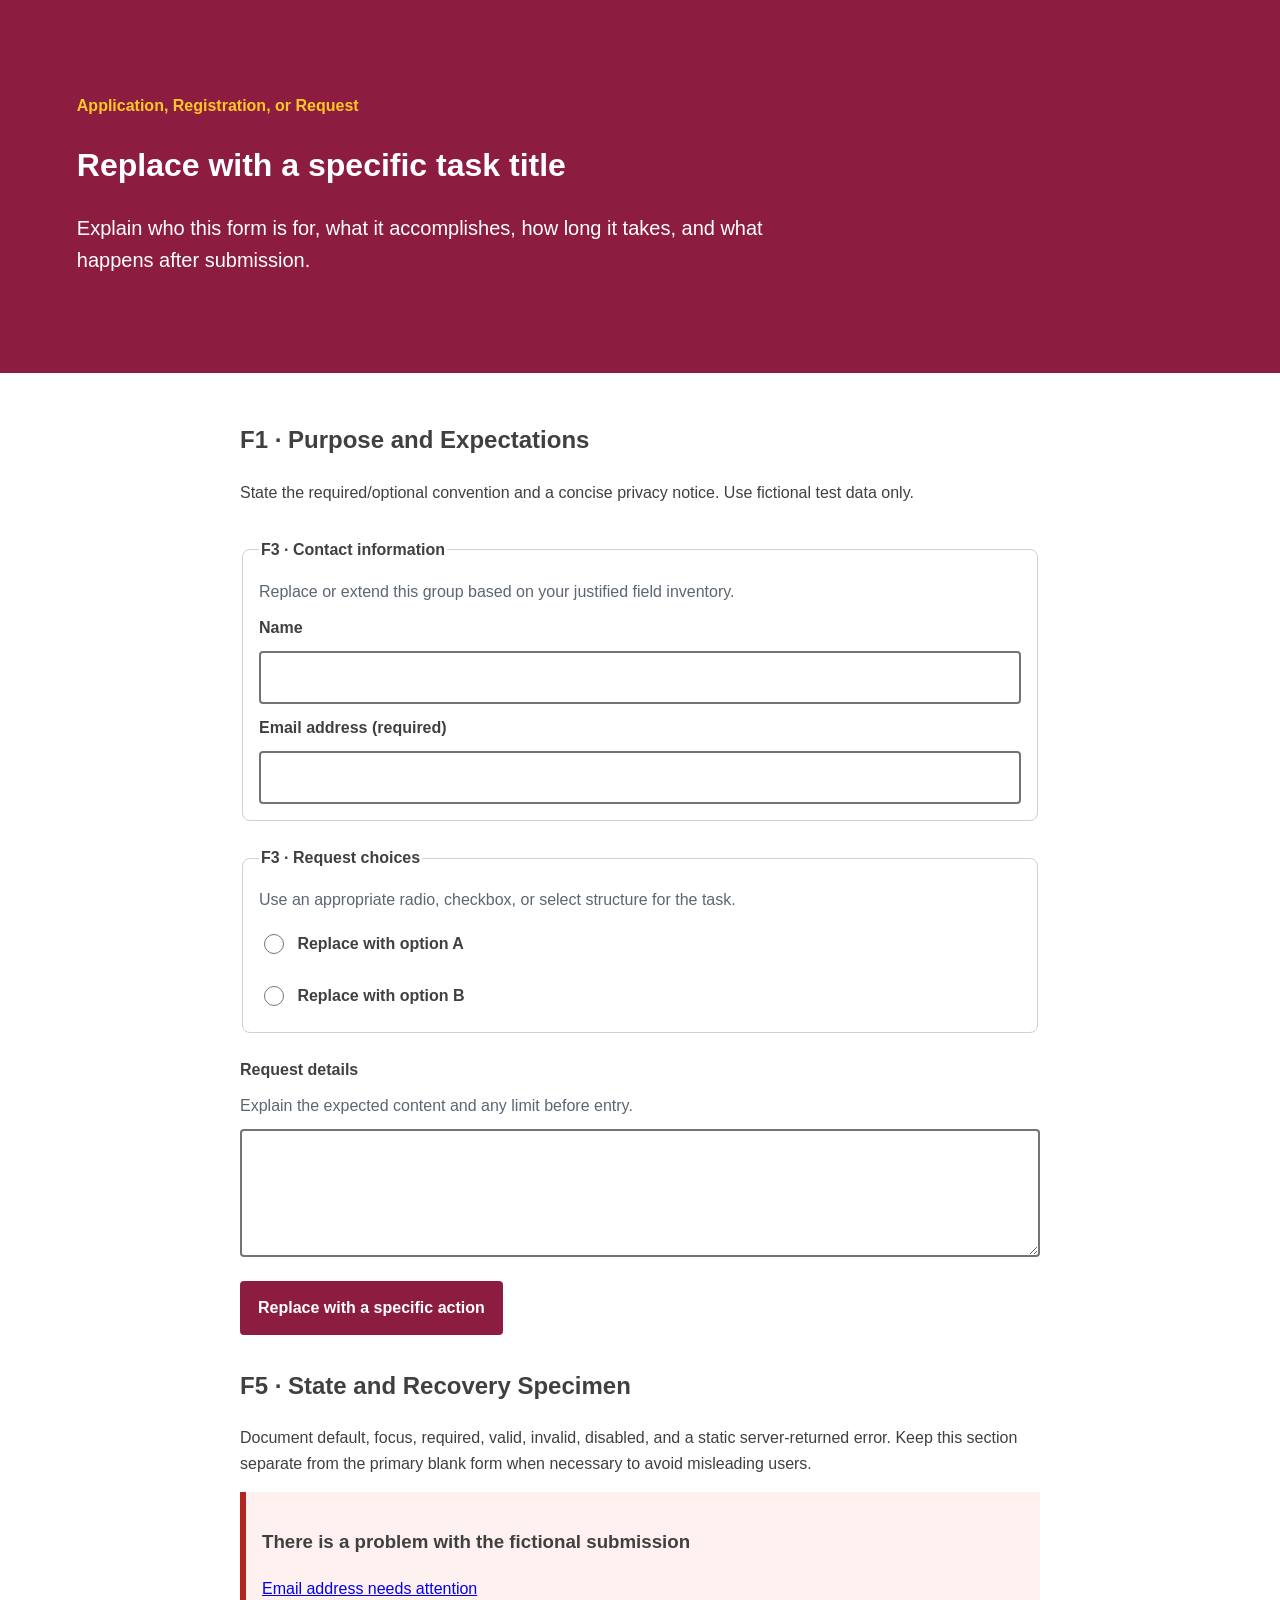
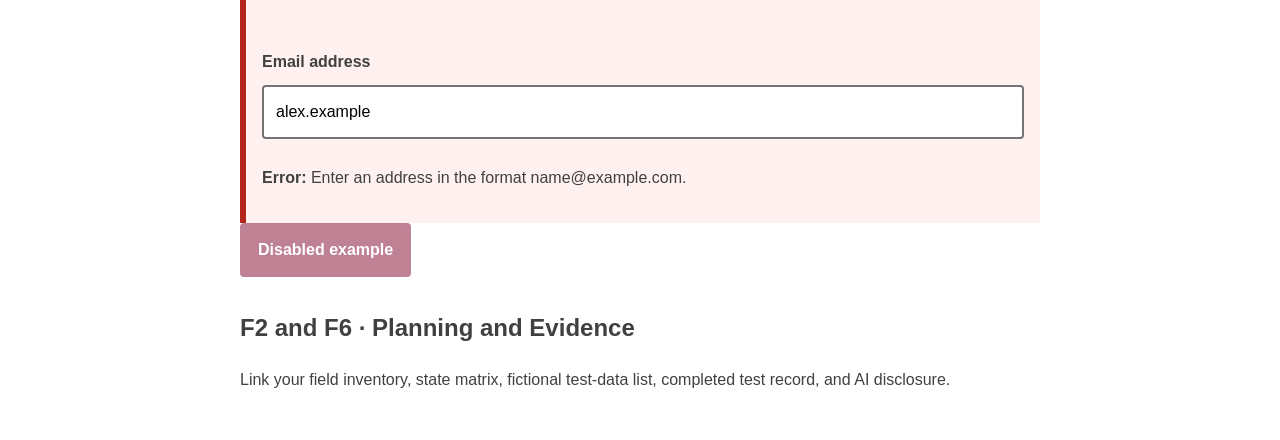
==== index.html @ d6e0f592 "first commit" ====
<!doctype html>
<html lang="en">
    <head>
        <meta charset="utf-8">
        <meta name="viewport" content="width=device-width,initial-scale=1">
        <title>Inclusive Form Flow</title><link rel="stylesheet" href="styles.css">
    </head>
    <body>
        <header class="page-header">
            <p class="eyebrow">Application, Registration, or Request</p>
            <h1>Replace with a specific task title</h1>
            <p class="lede">Explain who this form is for, what it accomplishes, how long it takes, and what happens after submission.</p>
        </header>
        <main>
            <section id="expectations">
                <h2>F1 · Purpose and Expectations</h2>
                <p>State the required/optional convention and a concise privacy notice. Use fictional test data only.</p>
            </section>
            <form action="" method="get">
                <fieldset>
                    <legend>F3 · Contact information</legend>
                    <p class="help">Replace or extend this group based on your justified field inventory.</p>
                    <div class="field">
                        <label for="name">Name</label>
                        <input id="name" name="name" type="text" autocomplete="name">
                    </div>
                    <div class="field">
                        <label for="email">Email address (required)</label>
                        <input id="email" name="email" type="email" autocomplete="email" required>
                    </div>
                </fieldset>
                <fieldset>
                    <legend>F3 · Request choices</legend>
                    <p class="help">Use an appropriate radio, checkbox, or select structure for the task.</p>
                    <label class="choice">
                        <input type="radio" name="request_type" value="option-a"> Replace with option A</label>
                        <label class="choice"><input type="radio" name="request_type" value="option-b"> Replace with option B</label>
                    </fieldset>
                    <div class="field">
                        <label for="details">Request details</label>
                        <p class="help" id="details-help">Explain the expected content and any limit before entry.</p>
                        <textarea id="details" name="details" aria-describedby="details-help"></textarea>
                    </div>
                    <button type="submit">Replace with a specific action</button>
                </form>
                <section id="states">
                    <h2>F5 · State and Recovery Specimen</h2>
                    <p>Document default, focus, required, valid, invalid, disabled, and a static server-returned error. Keep this section separate from the primary blank form when necessary to avoid misleading users.</p>
                    <div class="error-summary">
                        <h3>There is a problem with the fictional submission</h3>
                        <p><a href="#error-example">Email address needs attention</a></p>
                    </div>
                    <div class="field field-error">
                        <label for="error-example">Email address</label>
                        <input id="error-example" type="email" value="alex.example" aria-invalid="true" aria-describedby="error-message">
                        <p id="error-message"><strong>Error:</strong> Enter an address in the format name@example.com.</p>
                    </div>
                    <button type="button" disabled>Disabled example</button>
                </section>
                <section id="documentation">
                    <h2>F2 and F6 · Planning and Evidence</h2>
                    <p>Link your field inventory, state matrix, fictional test-data list, completed test record, and AI disclosure.</p>
                </section>
            </main>
        </body>
        </html>
---- styles.css ----
:root{
    --color-text:#404040;
    --color-surface:#fff;
    --color-action:#8c1d40;
    --color-accent:#ffc627;
    --color-border:#747474;
    --color-error:#b3261e;
    --color-muted:#5c6670;
    --space-3:1rem;
    --radius:.5rem;
    --measure:68ch;
}
*,*::before,*::after{
    box-sizing:border-box;
}
body{
    margin:0;
    color:var(--color-text);
    background:var(--color-surface);
    font-family:Arial,sans-serif;
    line-height:1.6;
}
.page-header{
    padding:clamp(2rem,6vw,5rem);
    background:var(--color-action);
    color:#fff;
}
.eyebrow{
    color:var(--color-accent);
    font-weight:700;
}
.lede{
    max-width:var(--measure);
    font-size:1.25rem;
}
main{
    max-width:52rem;
    margin:auto;
    padding:var(--space-3);
}
section,form{
    margin-block:2rem;
}
form,fieldset,.field{
    display:grid;
    gap:.65rem;
}
form{
    gap:1.5rem;
}
fieldset{
    padding:1rem;
    border:1px solid #d0d0d0;
    border-radius:var(--radius);
}
legend,label{
    font-weight:700;
}
.help{
    margin:0;
    color:var(--color-muted);
}
input,select,textarea,button{
    font:inherit;
}
input:not([type="radio"]):not([type="checkbox"]),select,textarea{
    width:100%;
    padding:.75rem;
    border:2px solid var(--color-border);
    border-radius:.25rem;
}
textarea{
    min-height:8rem;
    resize:vertical;
}
.choice{
    display:flex;
    gap:.65rem;
    align-items:flex-start;
    padding:.5rem 0;
}
.choice input{
    inline-size:1.25rem;
    block-size:1.25rem;
}
button{
    justify-self:start;
    min-height:44px;
    padding:.75rem 1rem;
    background:var(--color-action);
    color:#fff;
    border:2px solid var(--color-action);
    border-radius:.25rem;
    font-weight:700;
}
:focus-visible{
    outline:.2rem solid var(--color-accent);
    outline-offset:.2rem;
}
.error-summary,.field-error{
    padding:1rem;
    border-left:.4rem solid var(--color-error);
    background:#fff1f0;
}
.field-error input{
    border-color:var(--color-error);
}
button:disabled{
    opacity:.55;
    cursor:not-allowed;
}
@media (min-width:48rem){
    .paired-fields{
        display:grid;
        grid-template-columns:1fr 1fr;
        gap:1rem;
    }
}
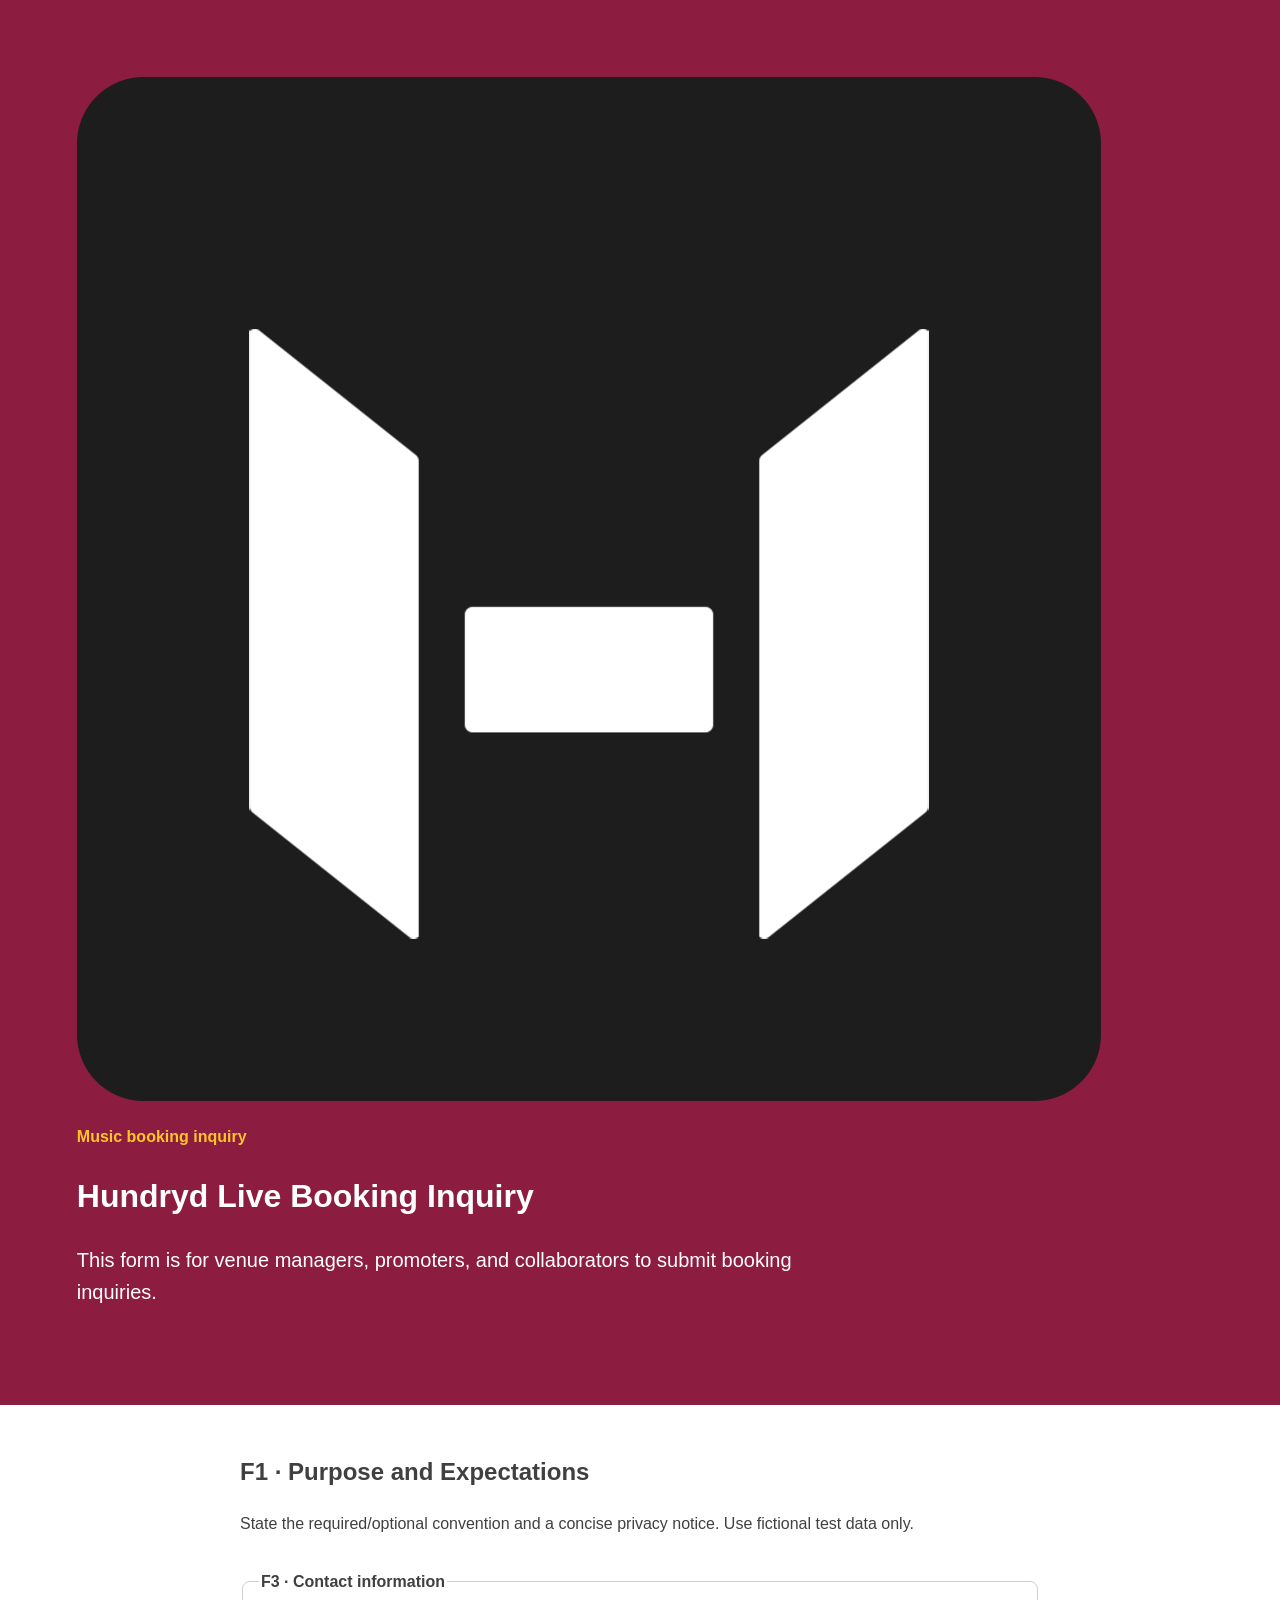
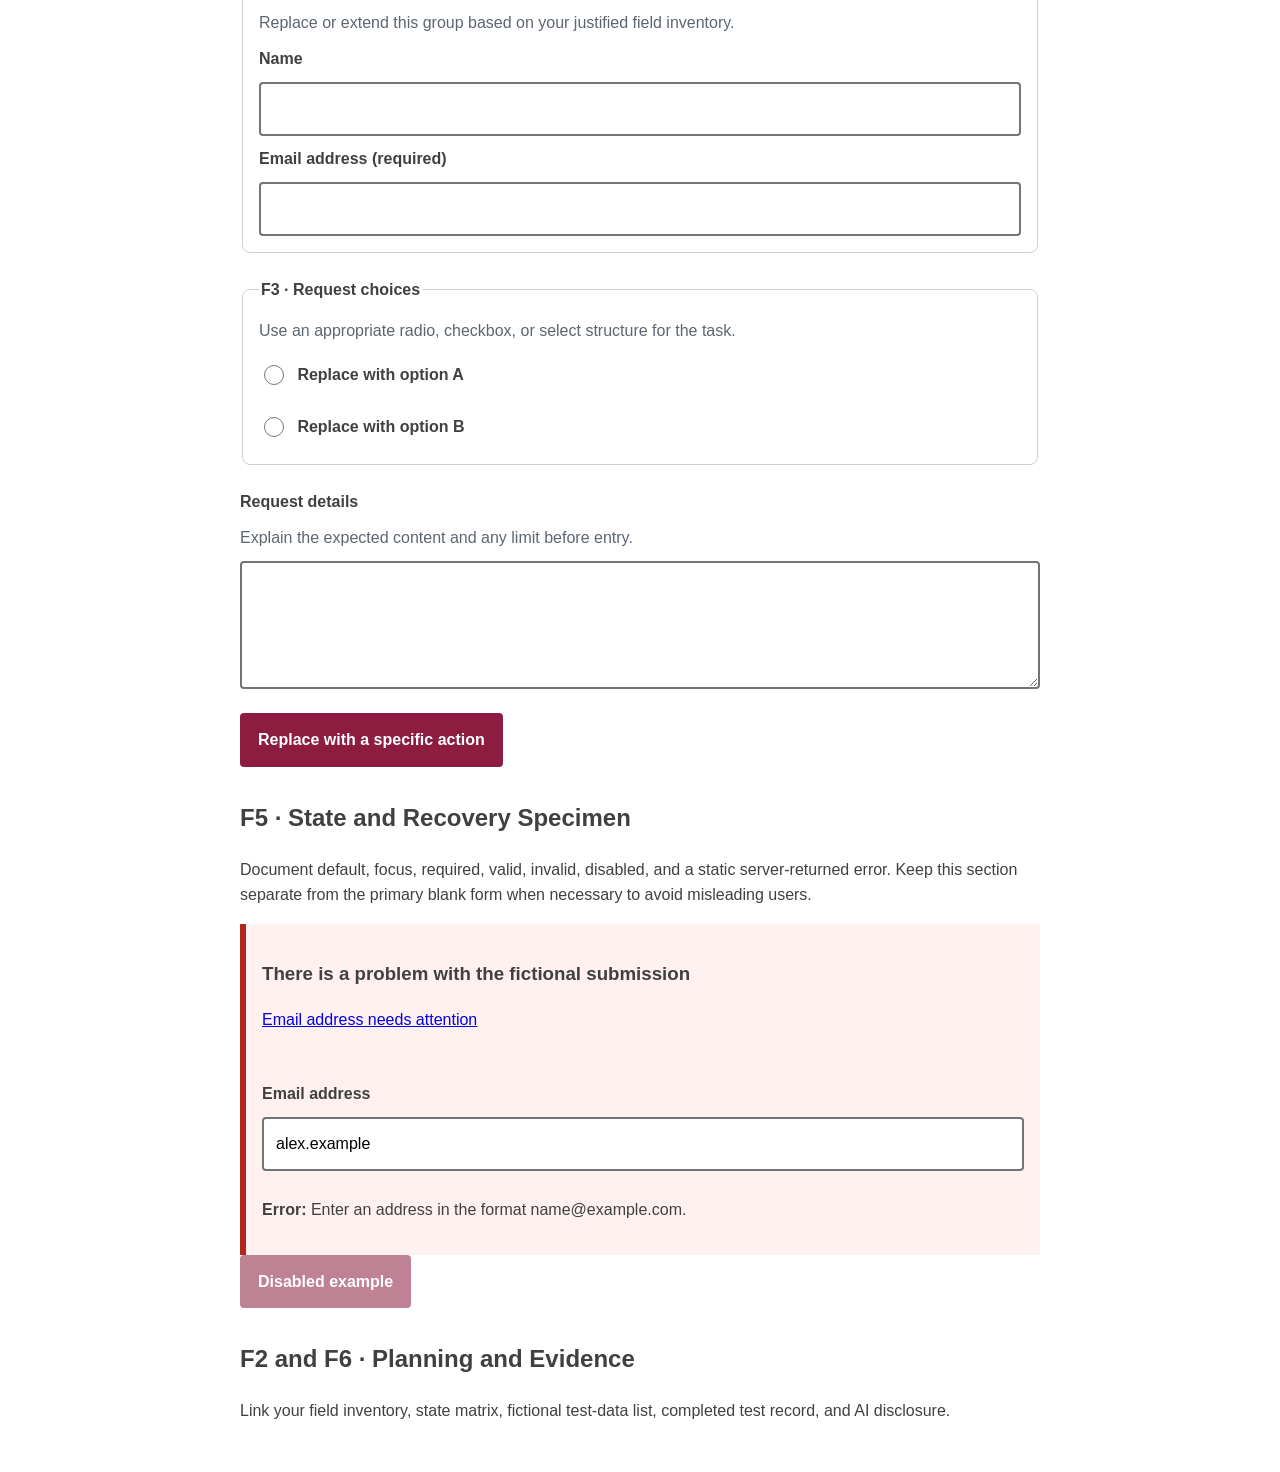
==== commit 76d430c7: "added logo and background image" ====
--- a/index.html
+++ b/index.html
@@ -1,66 +1,79 @@
 <!doctype html>
 <html lang="en">
-    <head>
-        <meta charset="utf-8">
-        <meta name="viewport" content="width=device-width,initial-scale=1">
-        <title>Inclusive Form Flow</title><link rel="stylesheet" href="styles.css">
-    </head>
-    <body>
-        <header class="page-header">
-            <p class="eyebrow">Application, Registration, or Request</p>
-            <h1>Replace with a specific task title</h1>
-            <p class="lede">Explain who this form is for, what it accomplishes, how long it takes, and what happens after submission.</p>
-        </header>
-        <main>
-            <section id="expectations">
-                <h2>F1 · Purpose and Expectations</h2>
-                <p>State the required/optional convention and a concise privacy notice. Use fictional test data only.</p>
-            </section>
-            <form action="" method="get">
-                <fieldset>
-                    <legend>F3 · Contact information</legend>
-                    <p class="help">Replace or extend this group based on your justified field inventory.</p>
-                    <div class="field">
-                        <label for="name">Name</label>
-                        <input id="name" name="name" type="text" autocomplete="name">
-                    </div>
-                    <div class="field">
-                        <label for="email">Email address (required)</label>
-                        <input id="email" name="email" type="email" autocomplete="email" required>
-                    </div>
-                </fieldset>
-                <fieldset>
-                    <legend>F3 · Request choices</legend>
-                    <p class="help">Use an appropriate radio, checkbox, or select structure for the task.</p>
-                    <label class="choice">
-                        <input type="radio" name="request_type" value="option-a"> Replace with option A</label>
-                        <label class="choice"><input type="radio" name="request_type" value="option-b"> Replace with option B</label>
-                    </fieldset>
-                    <div class="field">
-                        <label for="details">Request details</label>
-                        <p class="help" id="details-help">Explain the expected content and any limit before entry.</p>
-                        <textarea id="details" name="details" aria-describedby="details-help"></textarea>
-                    </div>
-                    <button type="submit">Replace with a specific action</button>
-                </form>
-                <section id="states">
-                    <h2>F5 · State and Recovery Specimen</h2>
-                    <p>Document default, focus, required, valid, invalid, disabled, and a static server-returned error. Keep this section separate from the primary blank form when necessary to avoid misleading users.</p>
-                    <div class="error-summary">
-                        <h3>There is a problem with the fictional submission</h3>
-                        <p><a href="#error-example">Email address needs attention</a></p>
-                    </div>
-                    <div class="field field-error">
-                        <label for="error-example">Email address</label>
-                        <input id="error-example" type="email" value="alex.example" aria-invalid="true" aria-describedby="error-message">
-                        <p id="error-message"><strong>Error:</strong> Enter an address in the format name@example.com.</p>
-                    </div>
-                    <button type="button" disabled>Disabled example</button>
-                </section>
-                <section id="documentation">
-                    <h2>F2 and F6 · Planning and Evidence</h2>
-                    <p>Link your field inventory, state matrix, fictional test-data list, completed test record, and AI disclosure.</p>
-                </section>
-            </main>
-        </body>
-        </html>
+
+<head>
+    <meta charset="utf-8">
+    <meta name="viewport" content="width=device-width,initial-scale=1">
+    <title>Hundryd Live Booking Inquiry</title>
+    <link rel="stylesheet" href="styles.css">
+</head>
+
+<body>
+    <header class="page-header">
+        <div class="page-header-inner">
+            <div class="brand-block">
+                <img class="brand-logo" src="Hundryd Logo Rounded Edge.png" alt="Hundryd logo">
+                <p class="eyebrow">Music booking inquiry</p>
+            </div>
+        </div>
+        <h1>Hundryd Live Booking Inquiry</h1>
+        <p class="lede">This form is for venue managers, promoters, and collaborators to submit booking inquiries.</p>
+    </header>
+    <main>
+        <section id="expectations">
+            <h2>F1 · Purpose and Expectations</h2>
+            <p>State the required/optional convention and a concise privacy notice. Use fictional test data only.</p>
+        </section>
+        <form action="" method="get">
+            <fieldset>
+                <legend>F3 · Contact information</legend>
+                <p class="help">Replace or extend this group based on your justified field inventory.</p>
+                <div class="field">
+                    <label for="name">Name</label>
+                    <input id="name" name="name" type="text" autocomplete="name">
+                </div>
+                <div class="field">
+                    <label for="email">Email address (required)</label>
+                    <input id="email" name="email" type="email" autocomplete="email" required>
+                </div>
+            </fieldset>
+            <fieldset>
+                <legend>F3 · Request choices</legend>
+                <p class="help">Use an appropriate radio, checkbox, or select structure for the task.</p>
+                <label class="choice">
+                    <input type="radio" name="request_type" value="option-a"> Replace with option A</label>
+                <label class="choice"><input type="radio" name="request_type" value="option-b"> Replace with option
+                    B</label>
+            </fieldset>
+            <div class="field">
+                <label for="details">Request details</label>
+                <p class="help" id="details-help">Explain the expected content and any limit before entry.</p>
+                <textarea id="details" name="details" aria-describedby="details-help"></textarea>
+            </div>
+            <button type="submit">Replace with a specific action</button>
+        </form>
+        <section id="states">
+            <h2>F5 · State and Recovery Specimen</h2>
+            <p>Document default, focus, required, valid, invalid, disabled, and a static server-returned error. Keep
+                this section separate from the primary blank form when necessary to avoid misleading users.</p>
+            <div class="error-summary">
+                <h3>There is a problem with the fictional submission</h3>
+                <p><a href="#error-example">Email address needs attention</a></p>
+            </div>
+            <div class="field field-error">
+                <label for="error-example">Email address</label>
+                <input id="error-example" type="email" value="alex.example" aria-invalid="true"
+                    aria-describedby="error-message">
+                <p id="error-message"><strong>Error:</strong> Enter an address in the format name@example.com.</p>
+            </div>
+            <button type="button" disabled>Disabled example</button>
+        </section>
+        <section id="documentation">
+            <h2>F2 and F6 · Planning and Evidence</h2>
+            <p>Link your field inventory, state matrix, fictional test-data list, completed test record, and AI
+                disclosure.</p>
+        </section>
+    </main>
+</body>
+
+</html>
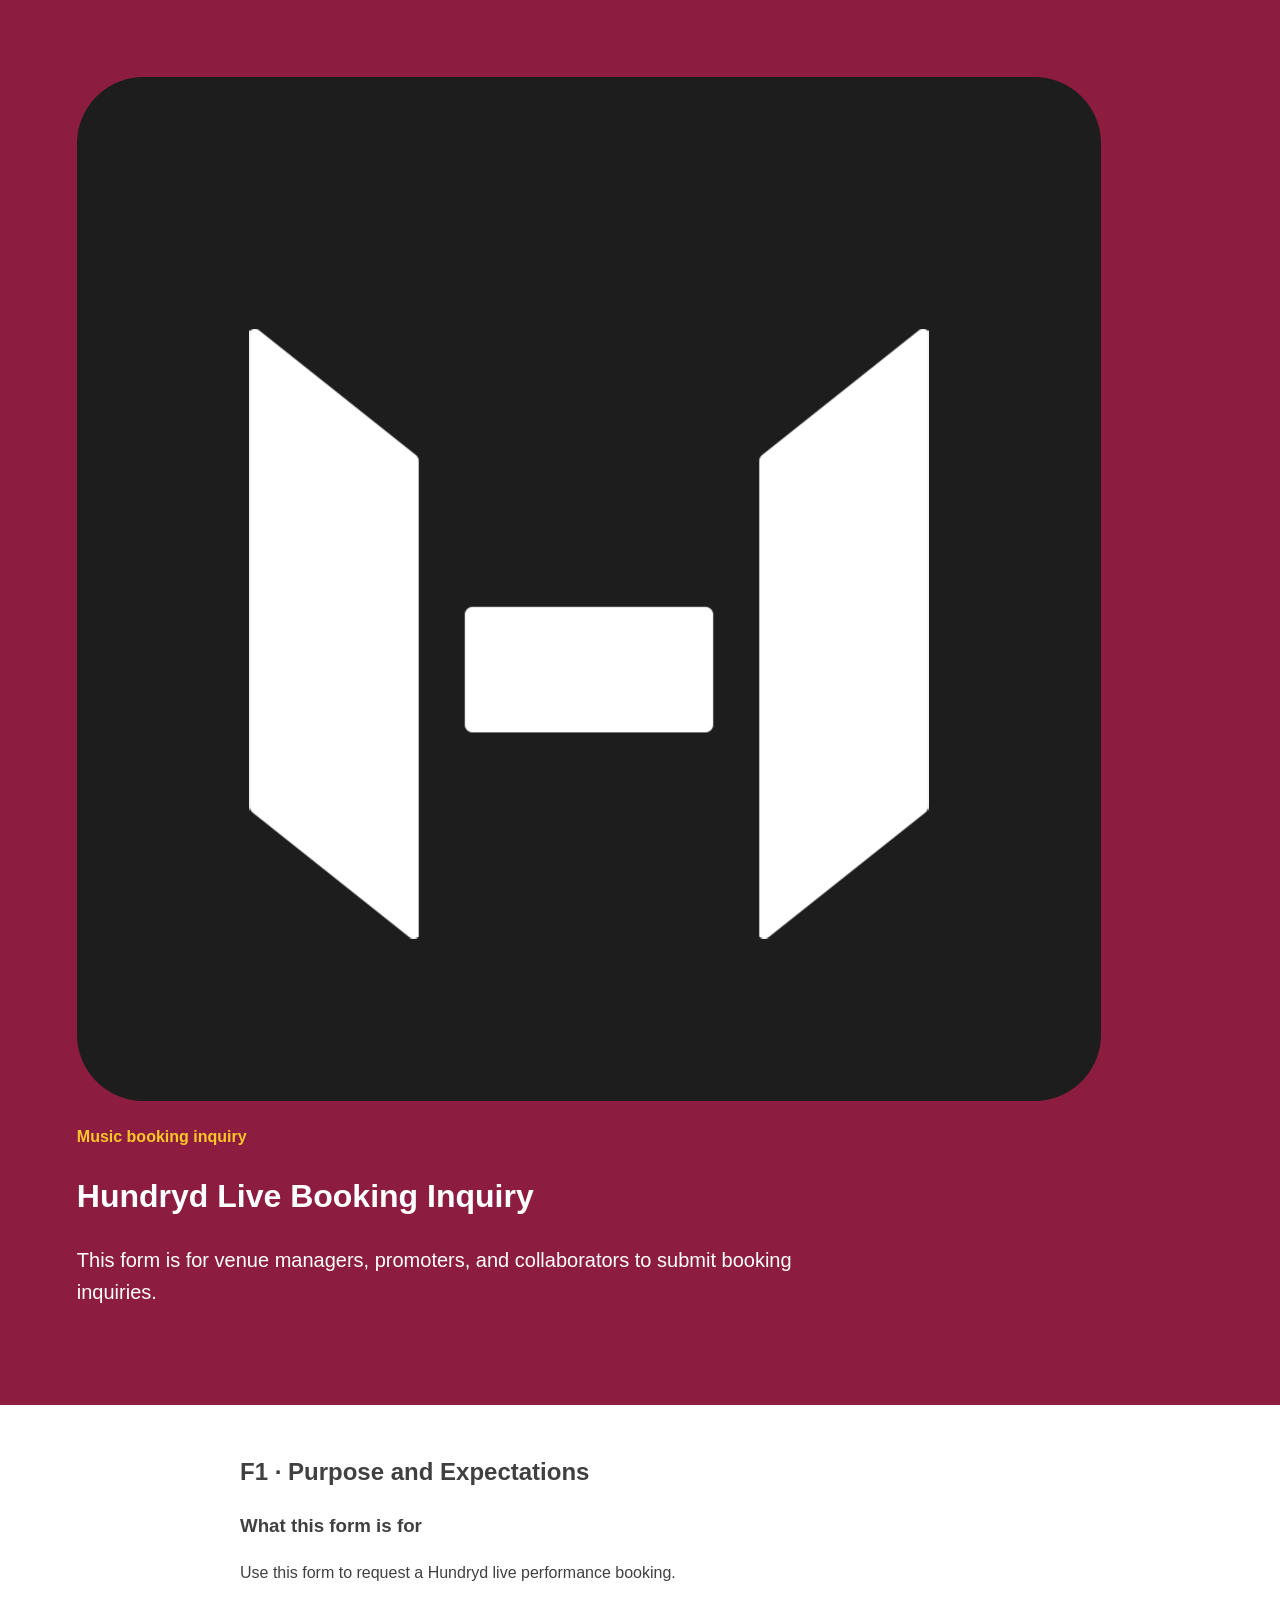
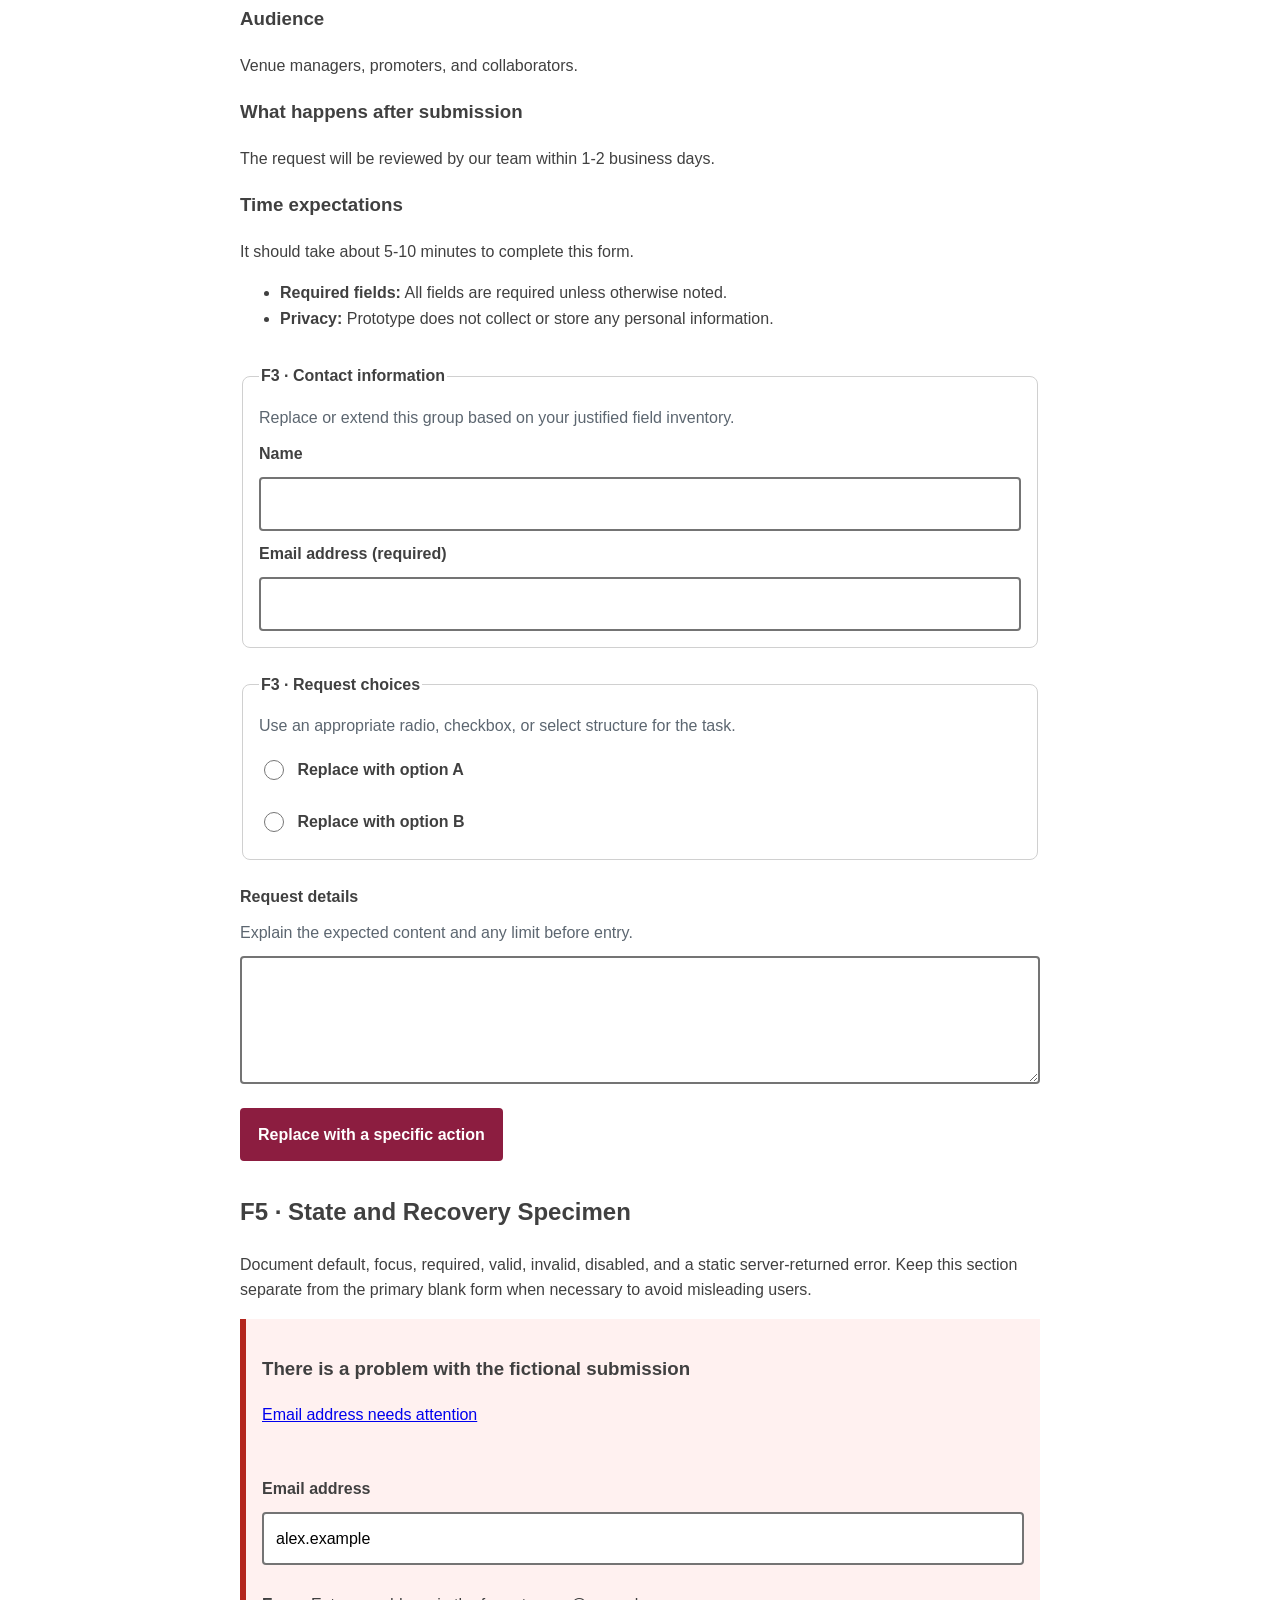
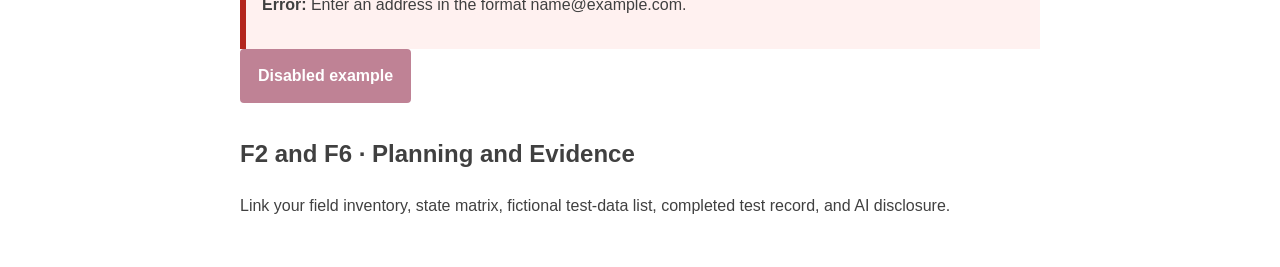
==== commit b798f419: "Adding main section content and expectations list" ====
--- a/index.html
+++ b/index.html
@@ -19,11 +19,34 @@
         <h1>Hundryd Live Booking Inquiry</h1>
         <p class="lede">This form is for venue managers, promoters, and collaborators to submit booking inquiries.</p>
     </header>
+
     <main>
         <section id="expectations">
             <h2>F1 · Purpose and Expectations</h2>
-            <p>State the required/optional convention and a concise privacy notice. Use fictional test data only.</p>
+            <div class="expectations-grid">
+                <div>
+                    <h3>What this form is for</h3>
+                    <p>Use this form to request a Hundryd live performance booking.</p>
+                </div>
+                <div>
+                    <h3>Audience</h3>
+                    <p>Venue managers, promoters, and collaborators.</p>
+                </div>
+                <div>
+                    <h3>What happens after submission</h3>
+                    <p>The request will be reviewed by our team within 1-2 business days.</p>
+                </div>
+                <div>
+                    <h3>Time expectations</h3>
+                    <p>It should take about 5-10 minutes to complete this form.</p>
+                </div>
+            </div>
+            <ul class="expectations-list">
+                <li><strong>Required fields:</strong> All fields are required unless otherwise noted.</li>
+                <li><strong>Privacy:</strong> Prototype does not collect or store any personal information.</li>
+            </ul>
         </section>
+
         <form action="" method="get">
             <fieldset>
                 <legend>F3 · Contact information</legend>
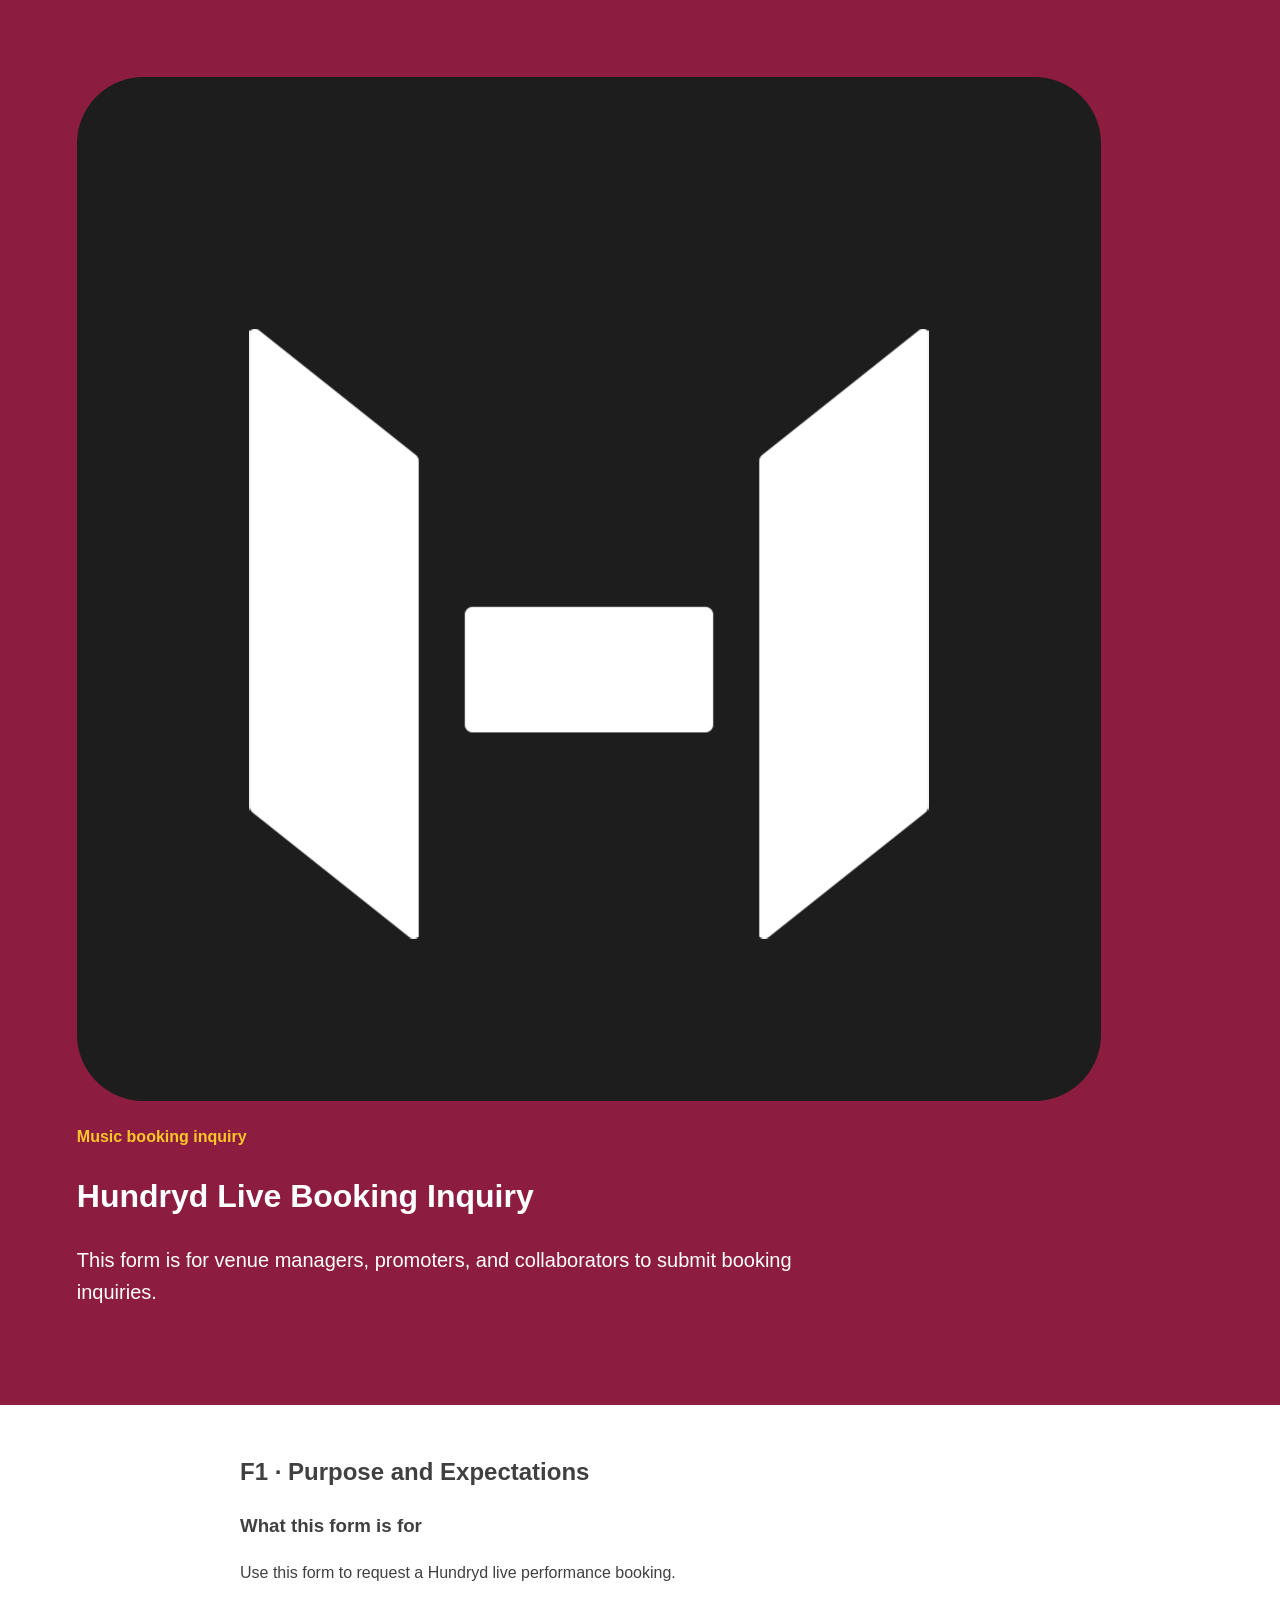
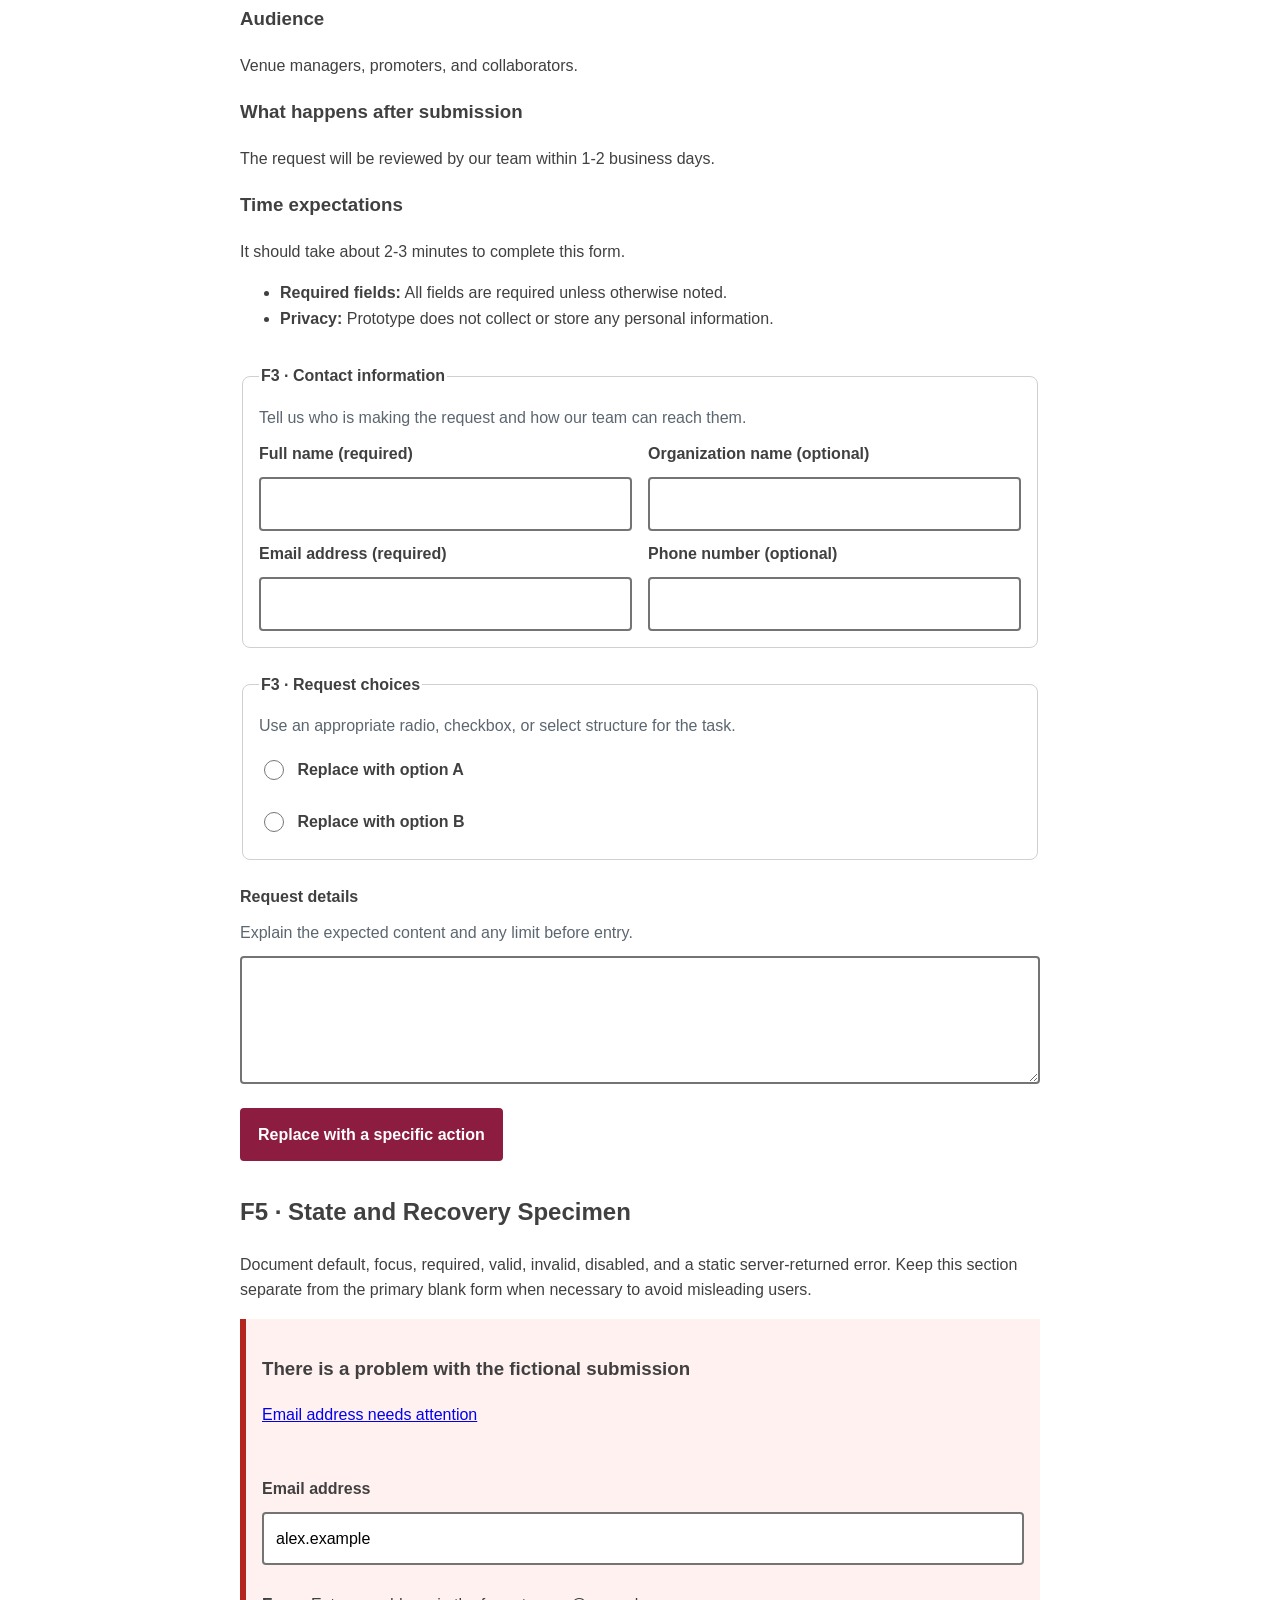
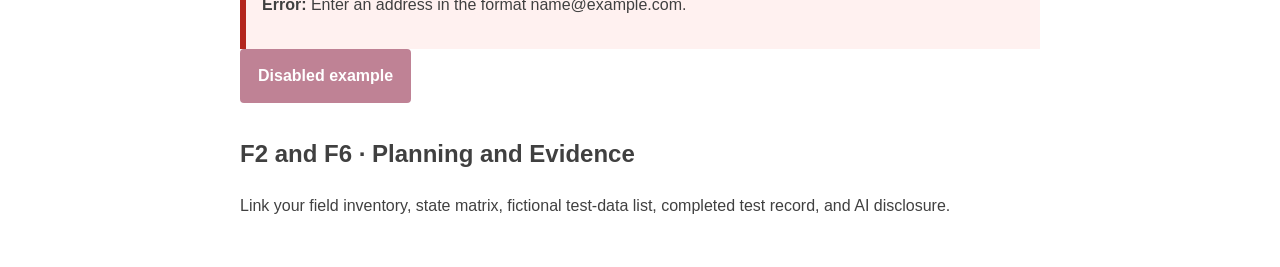
==== commit 7fa50b21: "form action!" ====
--- a/index.html
+++ b/index.html
@@ -38,7 +38,7 @@
                 </div>
                 <div>
                     <h3>Time expectations</h3>
-                    <p>It should take about 5-10 minutes to complete this form.</p>
+                    <p>It should take about 2-3 minutes to complete this form.</p>
                 </div>
             </div>
             <ul class="expectations-list">
@@ -50,16 +50,33 @@
         <form action="" method="get">
             <fieldset>
                 <legend>F3 · Contact information</legend>
-                <p class="help">Replace or extend this group based on your justified field inventory.</p>
-                <div class="field">
-                    <label for="name">Name</label>
-                    <input id="name" name="name" type="text" autocomplete="name">
+                <p class="help">Tell us who is making the request and how our team can reach them.</p>
+
+                <div class="paired-fields">
+                    <div class="field">
+                        <label for="full-name">Full name (required)</label>
+                        <input id="full-name" name="full-name" type="text" autocomplete="name" required>
+                    </div>
+
+                    <div class="field">
+                        <label for="organization">Organization name (optional)</label>
+                        <input id="organization" name="organization" type="text" autocomplete="organization">
+                    </div>
                 </div>
-                <div class="field">
-                    <label for="email">Email address (required)</label>
-                    <input id="email" name="email" type="email" autocomplete="email" required>
+
+                <div class="paired-fields">
+                    <div class="field">
+                        <label for="email">Email address (required)</label>
+                        <input id="email" name="email" type="email" autocomplete="email" required>
+                    </div>
+
+                    <div class="field">
+                        <label for="phone">Phone number (optional)</label>
+                        <input id="phone" name="phone" type="tel" autocomplete="tel">
+                    </div>
                 </div>
             </fieldset>
+            
             <fieldset>
                 <legend>F3 · Request choices</legend>
                 <p class="help">Use an appropriate radio, checkbox, or select structure for the task.</p>
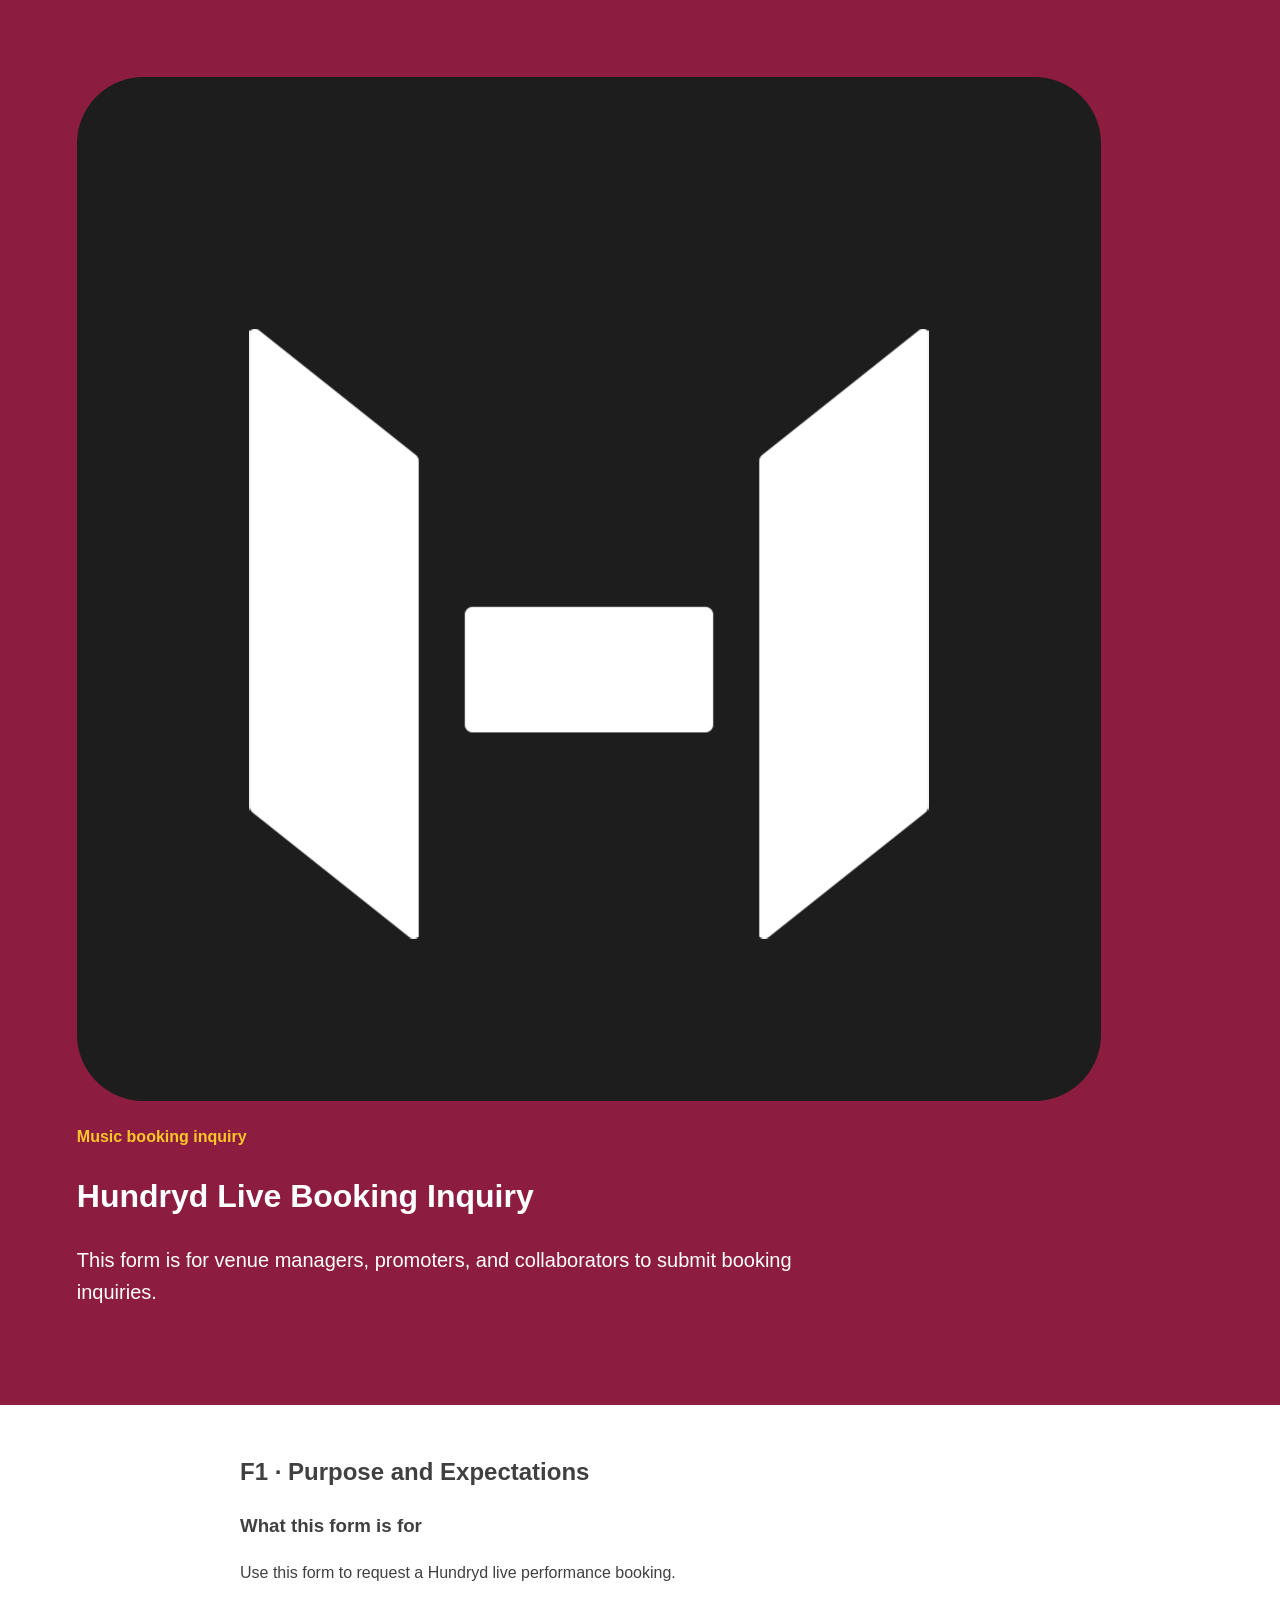
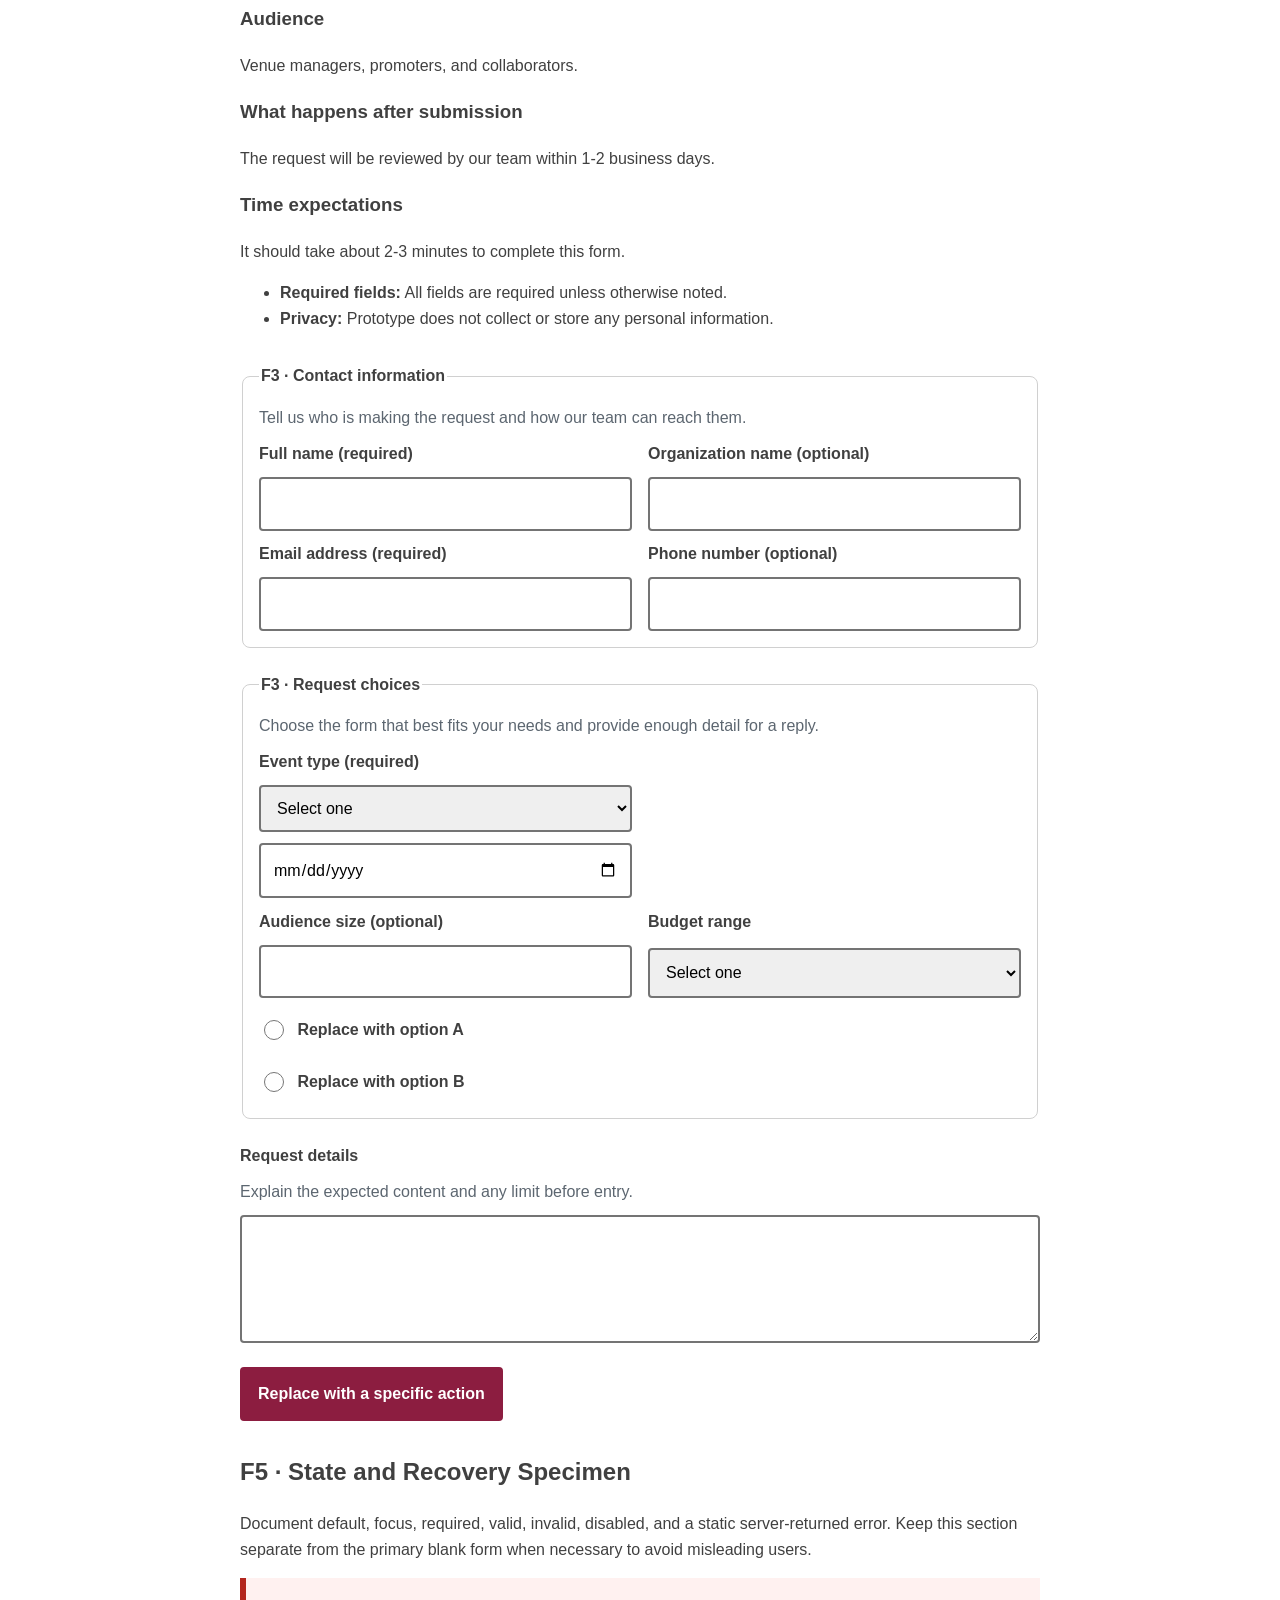
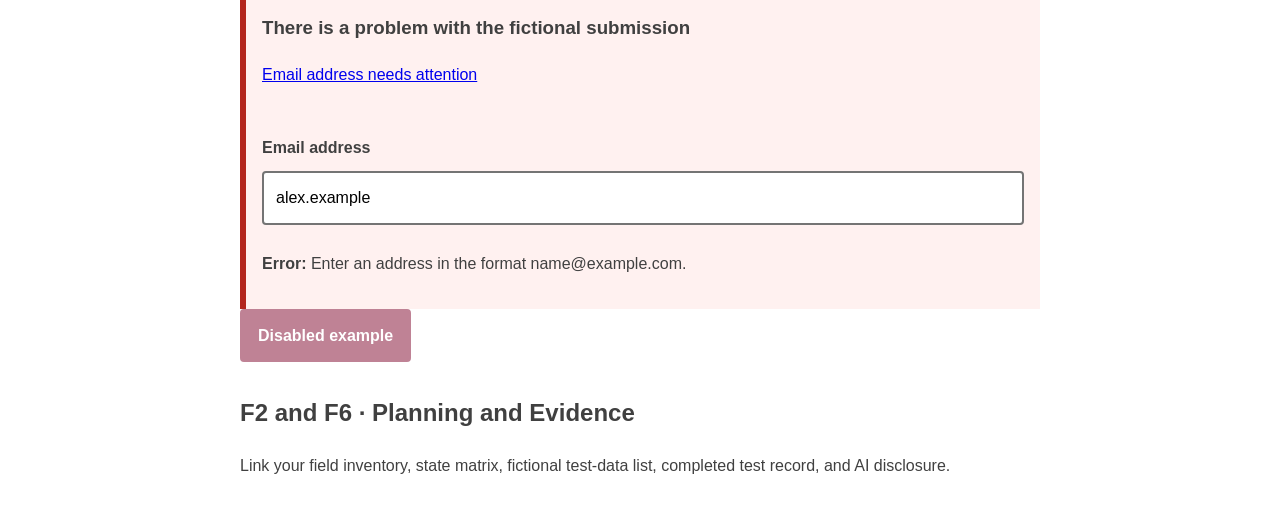
==== commit 0e078785: "request choices and budget with radios" ====
--- a/index.html
+++ b/index.html
@@ -79,7 +79,42 @@
             
             <fieldset>
                 <legend>F3 · Request choices</legend>
-                <p class="help">Use an appropriate radio, checkbox, or select structure for the task.</p>
+                <p class="help">Choose the form that best fits your needs and provide enough detail for a reply.</p>
+
+                <div class="paired-fields">
+                    <div class="field">
+                        <label for="event-type">Event type (required)</label>
+                        <select id="event-type" name="event-type" required>
+                            <option value="">Select one</option>
+                            <option value="live-session">Live session</option>
+                            <option value="collaboration">Collaboration</option>
+                            <option value="interview">Interview</option>
+                    </div>
+
+                    <div class="field">
+                        <label for="preferred-date">Preferred date (required)</label>
+                        <input id="preferred-date" name="preferred-date" type="date" required>
+                    </div>
+                </div>
+
+                <div class="paired-fields">
+                    <div class="field">
+                        <label for="audience-size">Audience size (optional)</label>
+                        <input id="audience-size" name="audience-size" type="number" min="1">
+                    </div>
+
+                    <div class="field">
+                        <label for="budget-range">Budget range</label>
+                        <select id="budget-range" name="budget-range">
+                            <option value="">Select one</option>
+                            <option value="500-1000">$500 - $1,000</option>
+                            <option value="1000-5000">$1,000 - $5,000</option>
+                            <option value="over-5000">$5,000+</option>
+                        </select>
+                    </div>
+                </div>
+
+
                 <label class="choice">
                     <input type="radio" name="request_type" value="option-a"> Replace with option A</label>
                 <label class="choice"><input type="radio" name="request_type" value="option-b"> Replace with option
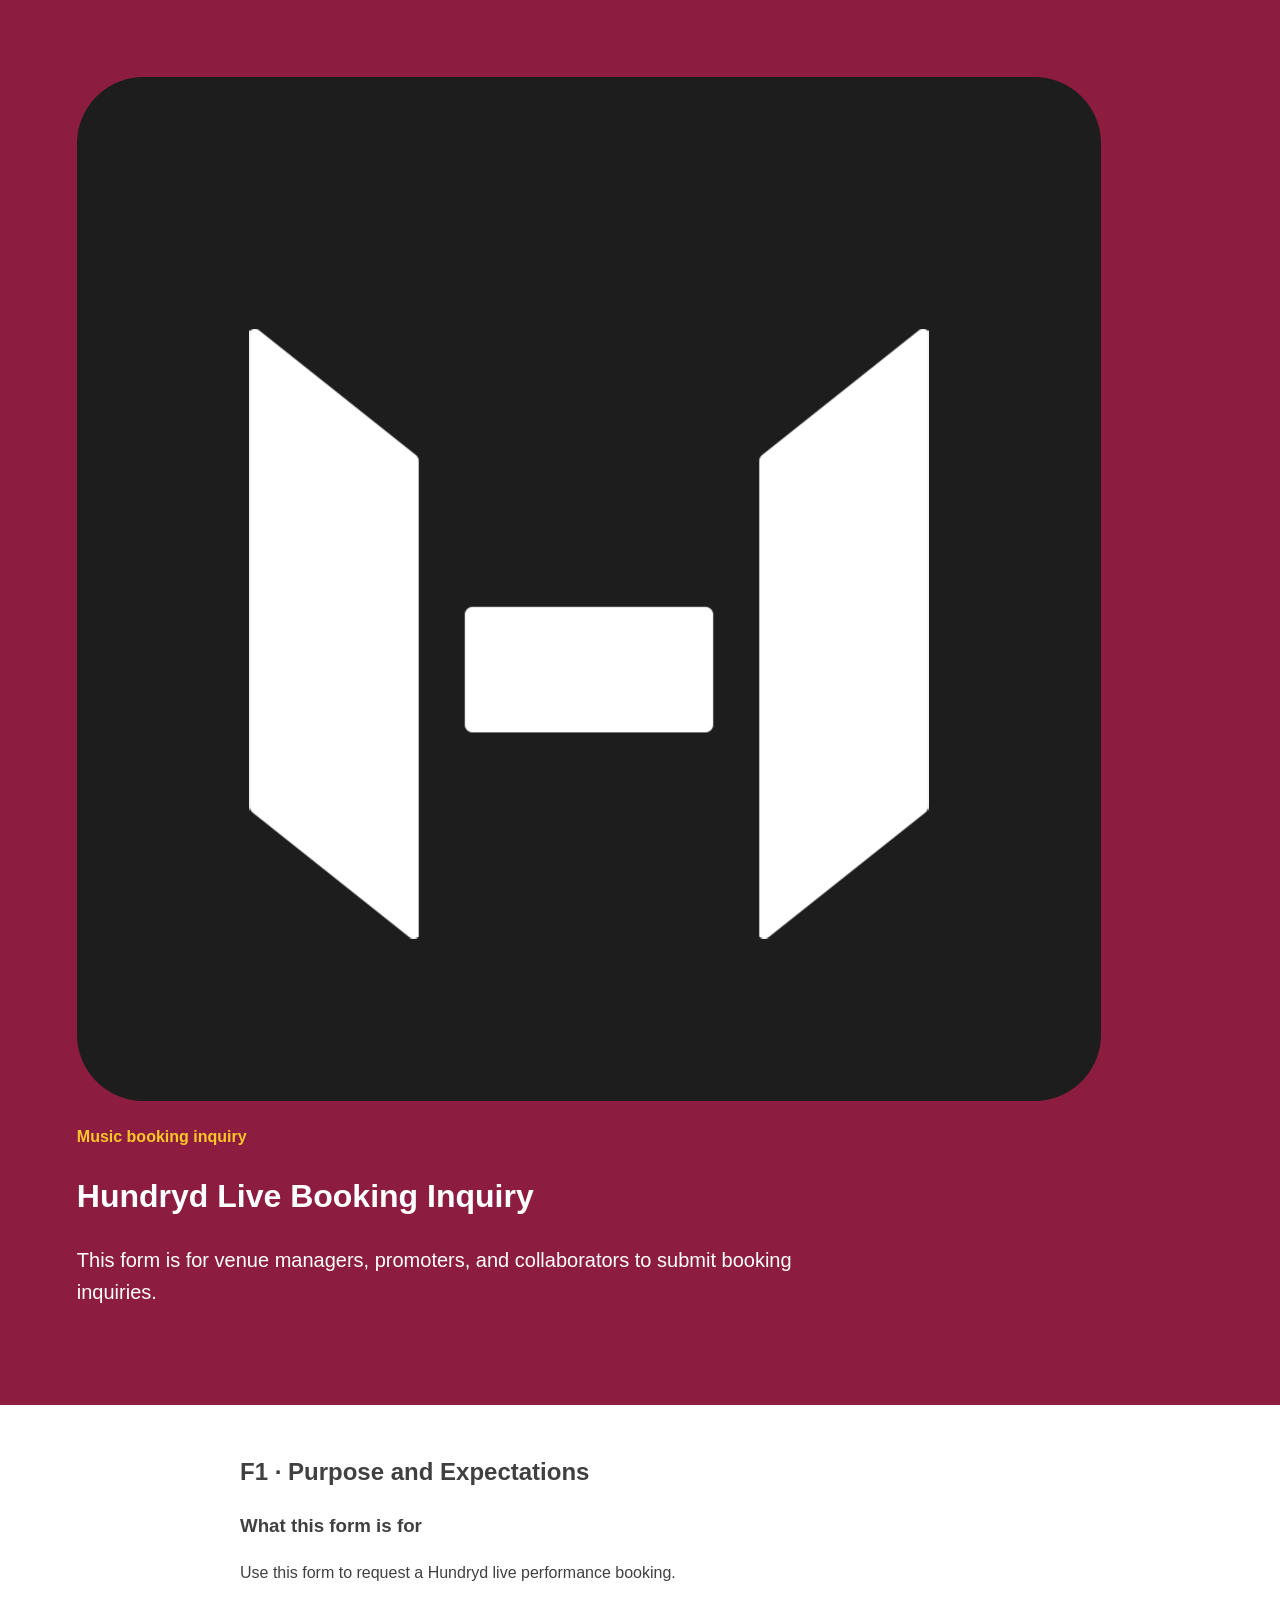
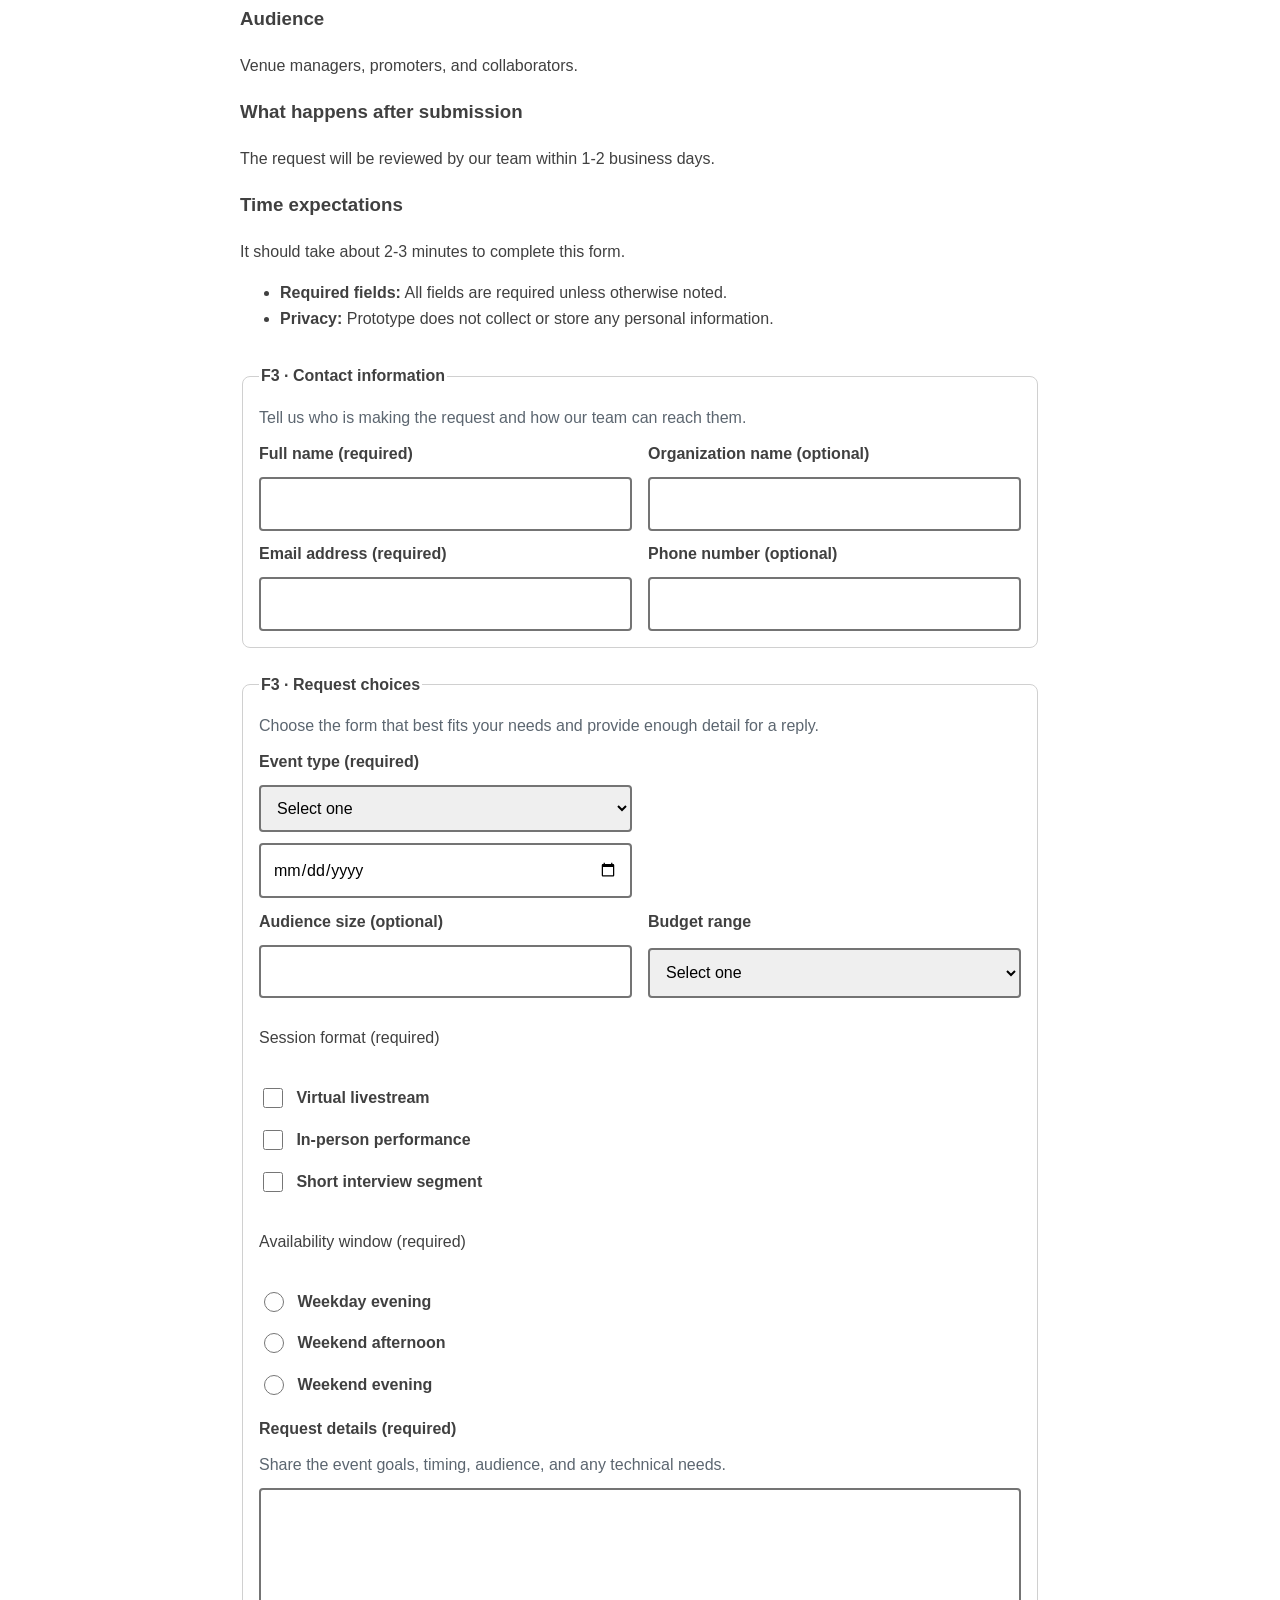
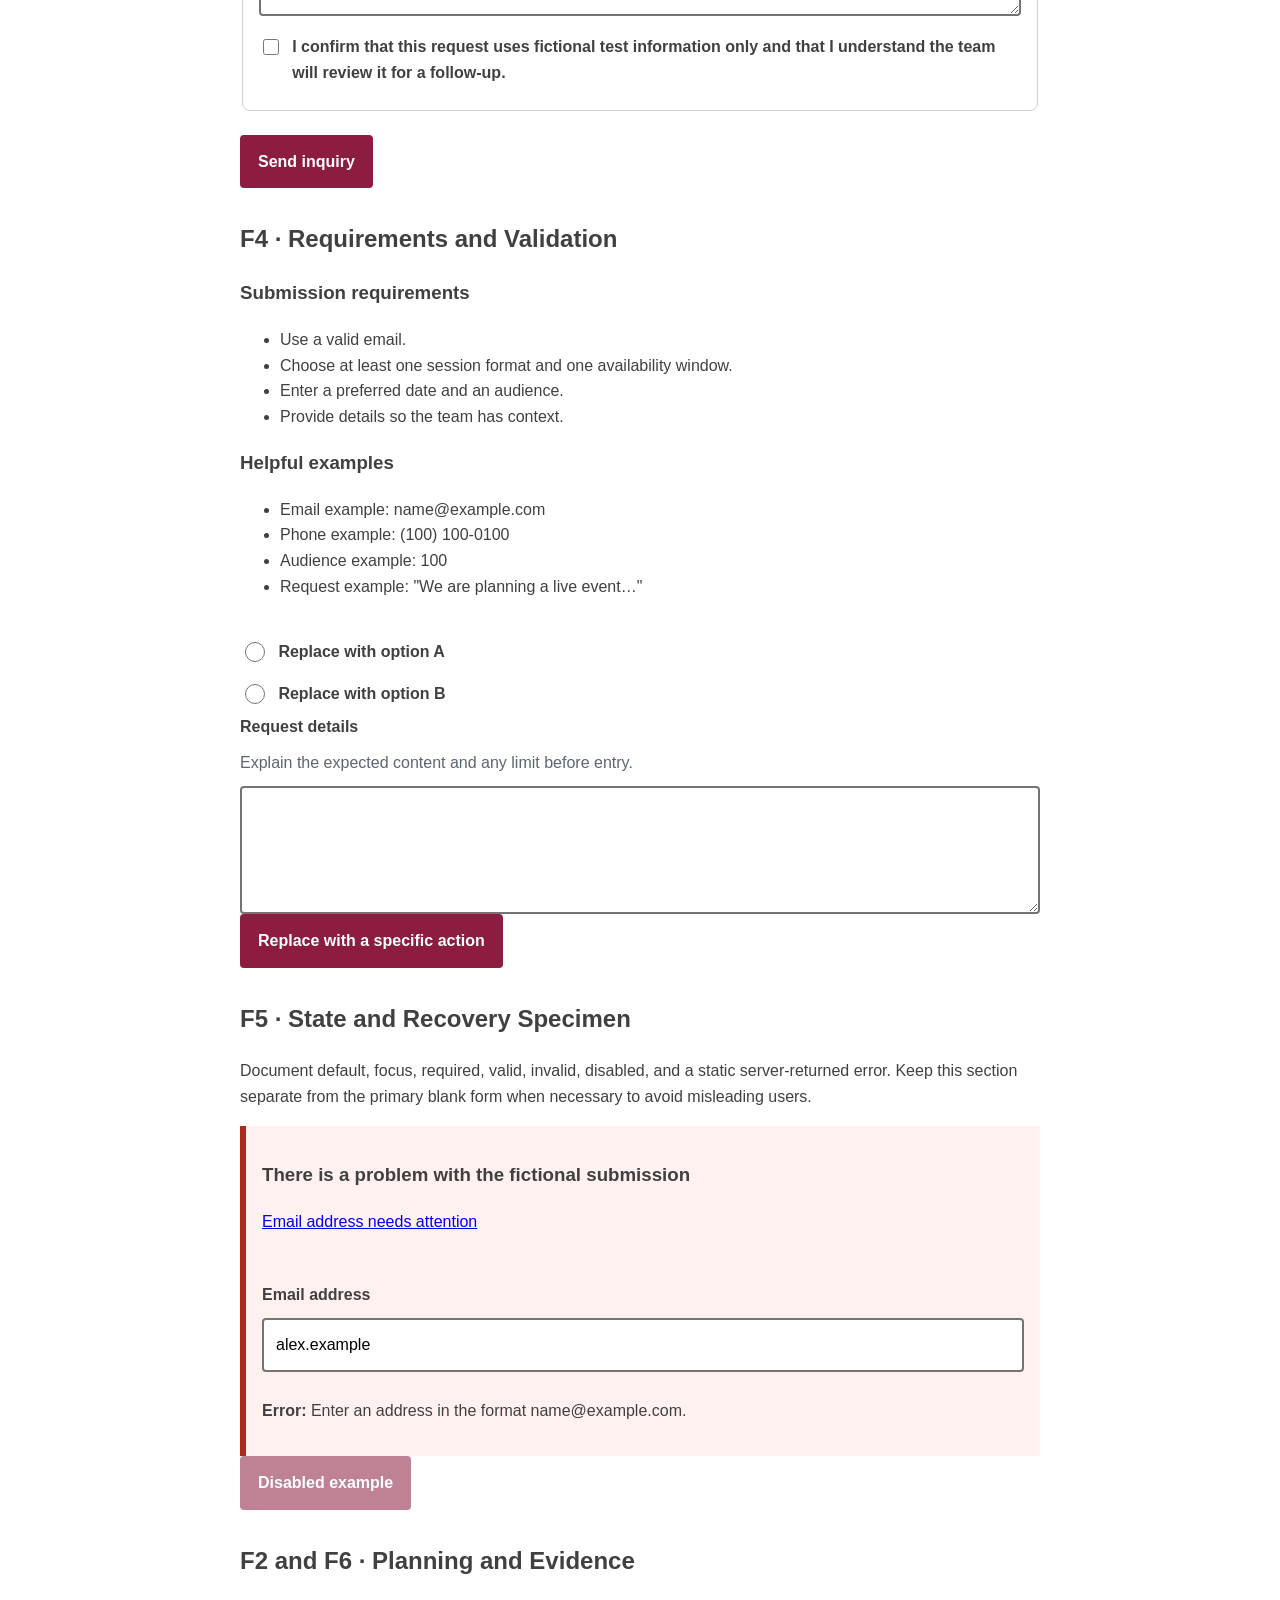
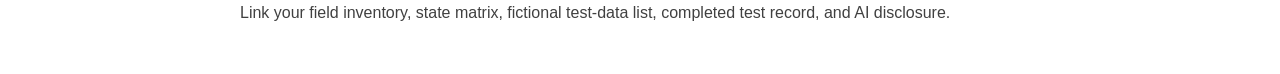
==== commit f265490e: "added more descriptive labels for the session format and availability window options, i'll format wh" ====
--- a/index.html
+++ b/index.html
@@ -113,6 +113,65 @@
                         </select>
                     </div>
                 </div>
+
+                <div class="field" role="group" aria-labelledby="session-format-label">
+                    <p class="group-label" id="session-format-label">Session format (required)</p>
+                    <div class="choice-group">
+                        <label class="choice"><input type="checkbox" name="session-format" value="virtual">Virtual livestream</label>
+                        <label class="choice"><input type="checkbox" name="session-format" value="in-person">In-person performance</label>
+                        <label class="choice"><input type="checkbox" name="session-format" value="interview">Short interview segment</label>
+                    </div>
+                </div>
+
+                <div class="field" role="group" aria-labelledby="availability-window-label">
+                    <p class="group-label" id="availability-window-label">Availability window (required)</p>
+                    <div class="choice-group">
+                        <label class="choice"><input type="radio" name="availability-window" value="weekday-evening" required>Weekday evening</label>
+                        <label class="choice"><input type="radio" name="availability-window" value="weekend-afternoon" required>Weekend afternoon</label>
+                        <label class="choice"><input type="radio" name="availability-window" value="weekend-evening" required>Weekend evening</label>
+                    </div>
+                </div>
+
+                <div class="field">
+                    <label for="details">Request details (required)</label>
+                    <p class="help" id="details-help">Share the event goals, timing, audience, and any technical needs.</p>
+                    <textarea id="details" name="details" aria-describedby="details-help" required></textarea>
+                </div>
+
+                <div class="field">
+                    <label class="choice checkbox-choice" for="consent">
+                        <input id="consent" name="consent" type="checkbox" required>
+                        I confirm that this request uses fictional test information only and that I understand the team will review it for a follow-up.
+                    </label>
+                </div>
+            </fieldset>
+
+            <button type="submit">Send inquiry</button>
+        </form>
+
+        <section id="requirements">
+                <h2>F4 · Requirements and Validation</h2>
+                <div class="requirements-grid">
+                    <div>
+                        <h3>Submission requirements</h3>
+                        <ul>
+                            <li>Use a valid email.</li>
+                            <li>Choose at least one session format and one availability window.</li>
+                            <li>Enter a preferred date and an audience.</li>
+                            <li>Provide details so the team has context.</li>
+                        </ul>
+                    </div>
+                    <div>
+                        <h3>Helpful examples</h3>
+                        <ul>
+                            <li>Email example: name@example.com</li>
+                            <li>Phone example: (100) 100-0100</li>
+                            <li>Audience example: 100</li>
+                            <li>Request example: "We are planning a live event…"</li>
+                        </ul>
+                    </div>
+                </div>
+            </section>
 
 
                 <label class="choice">
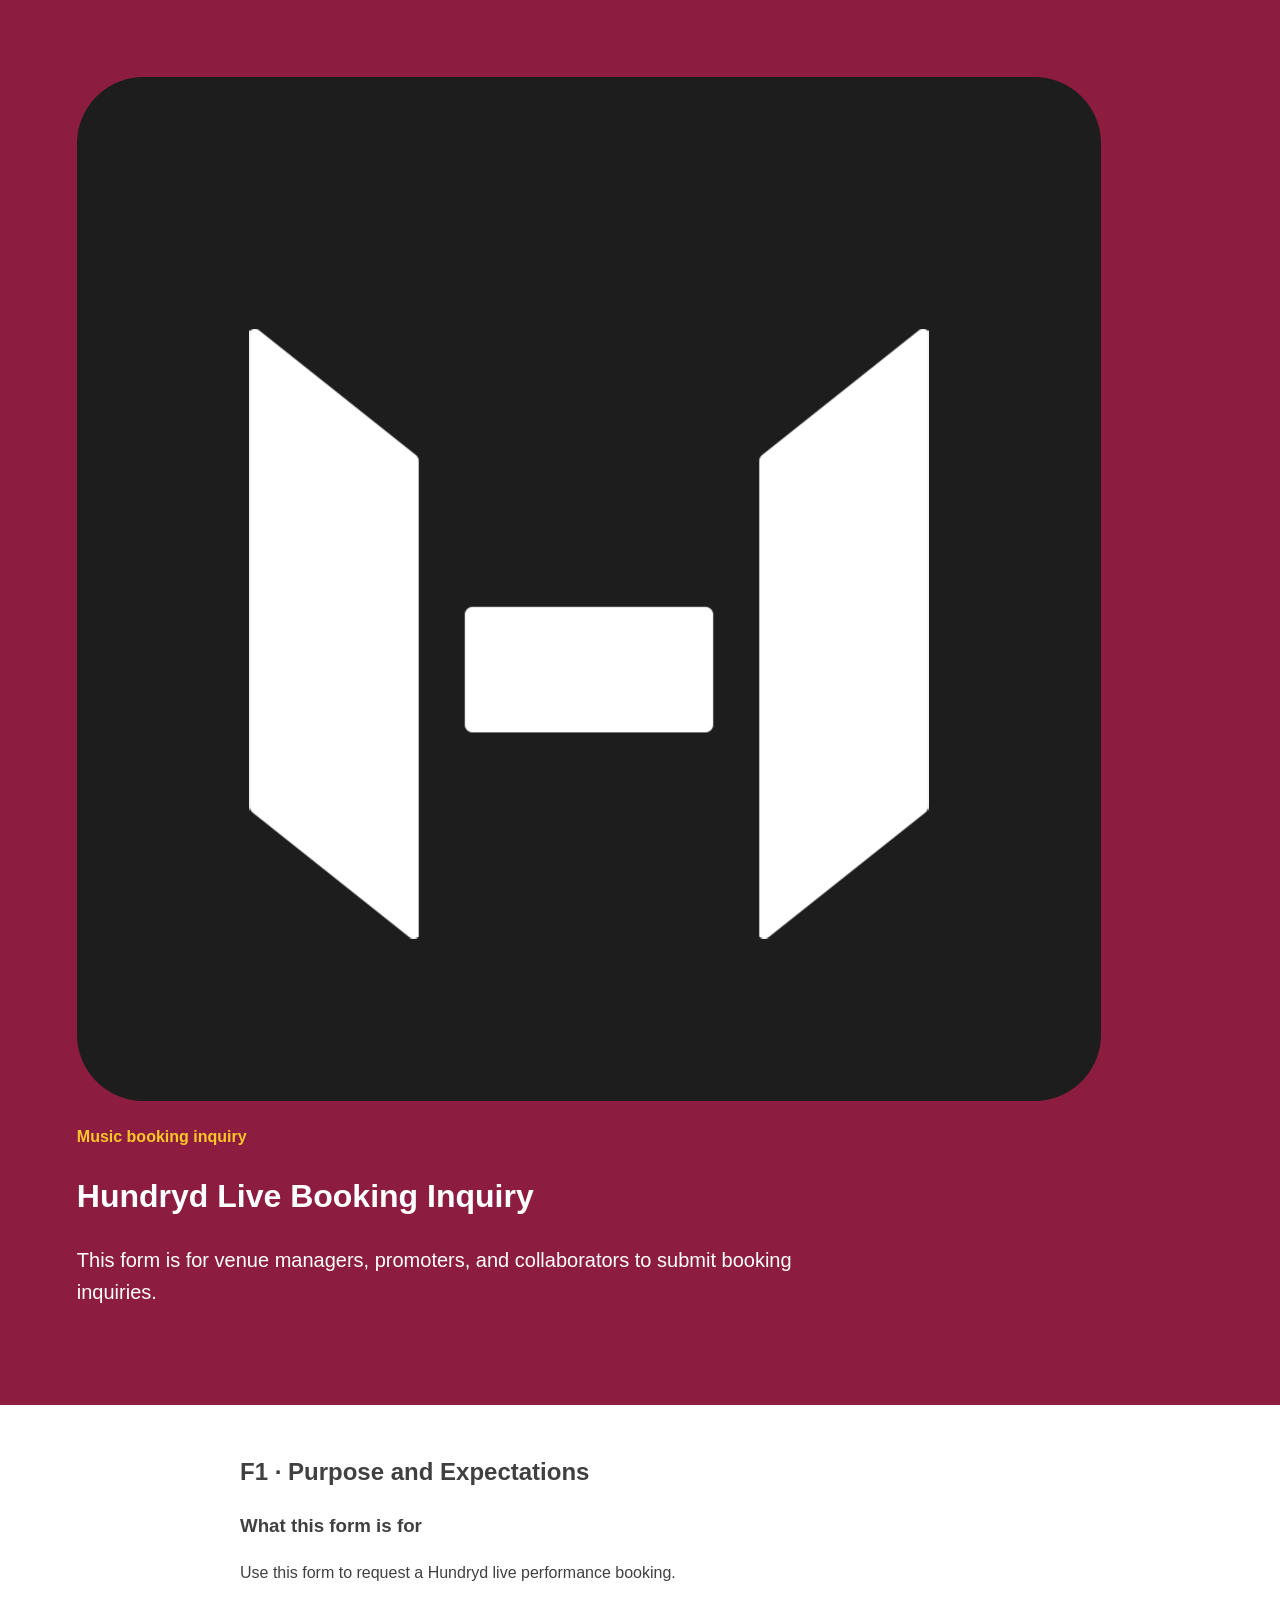
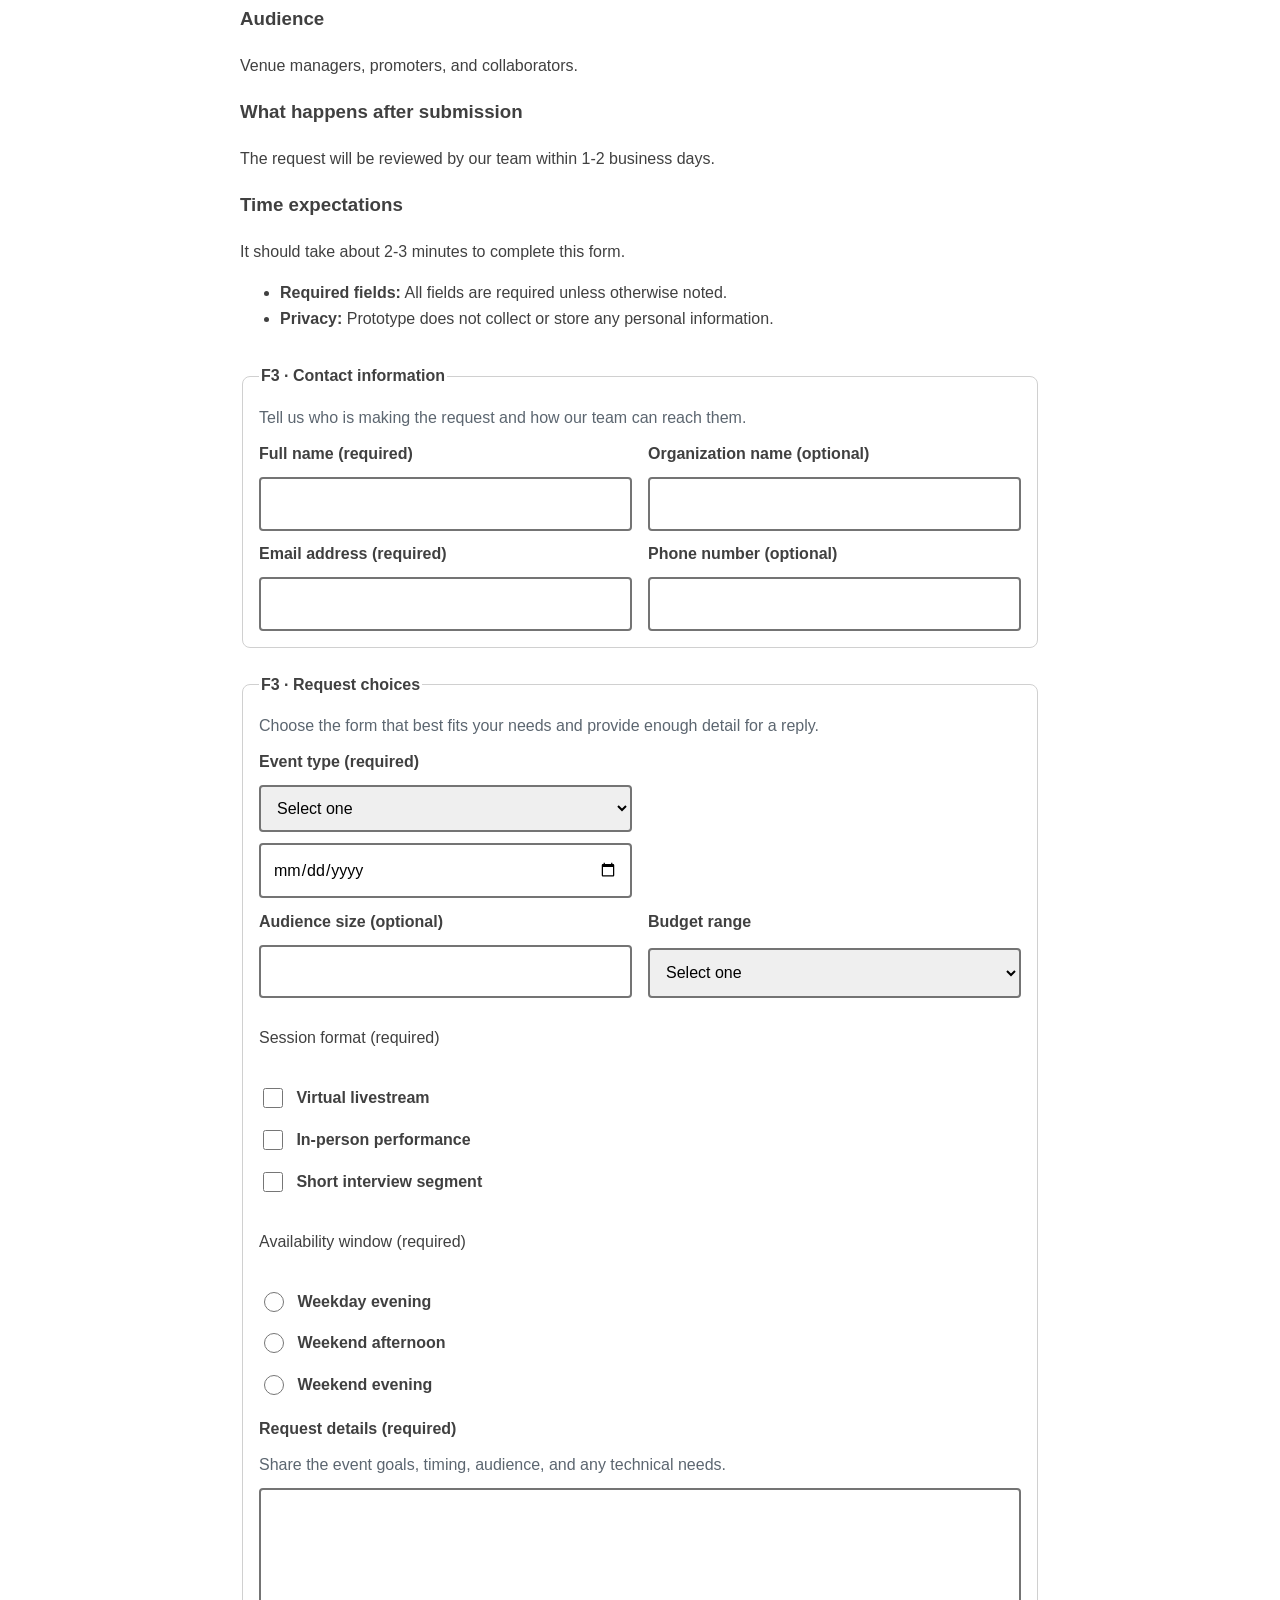
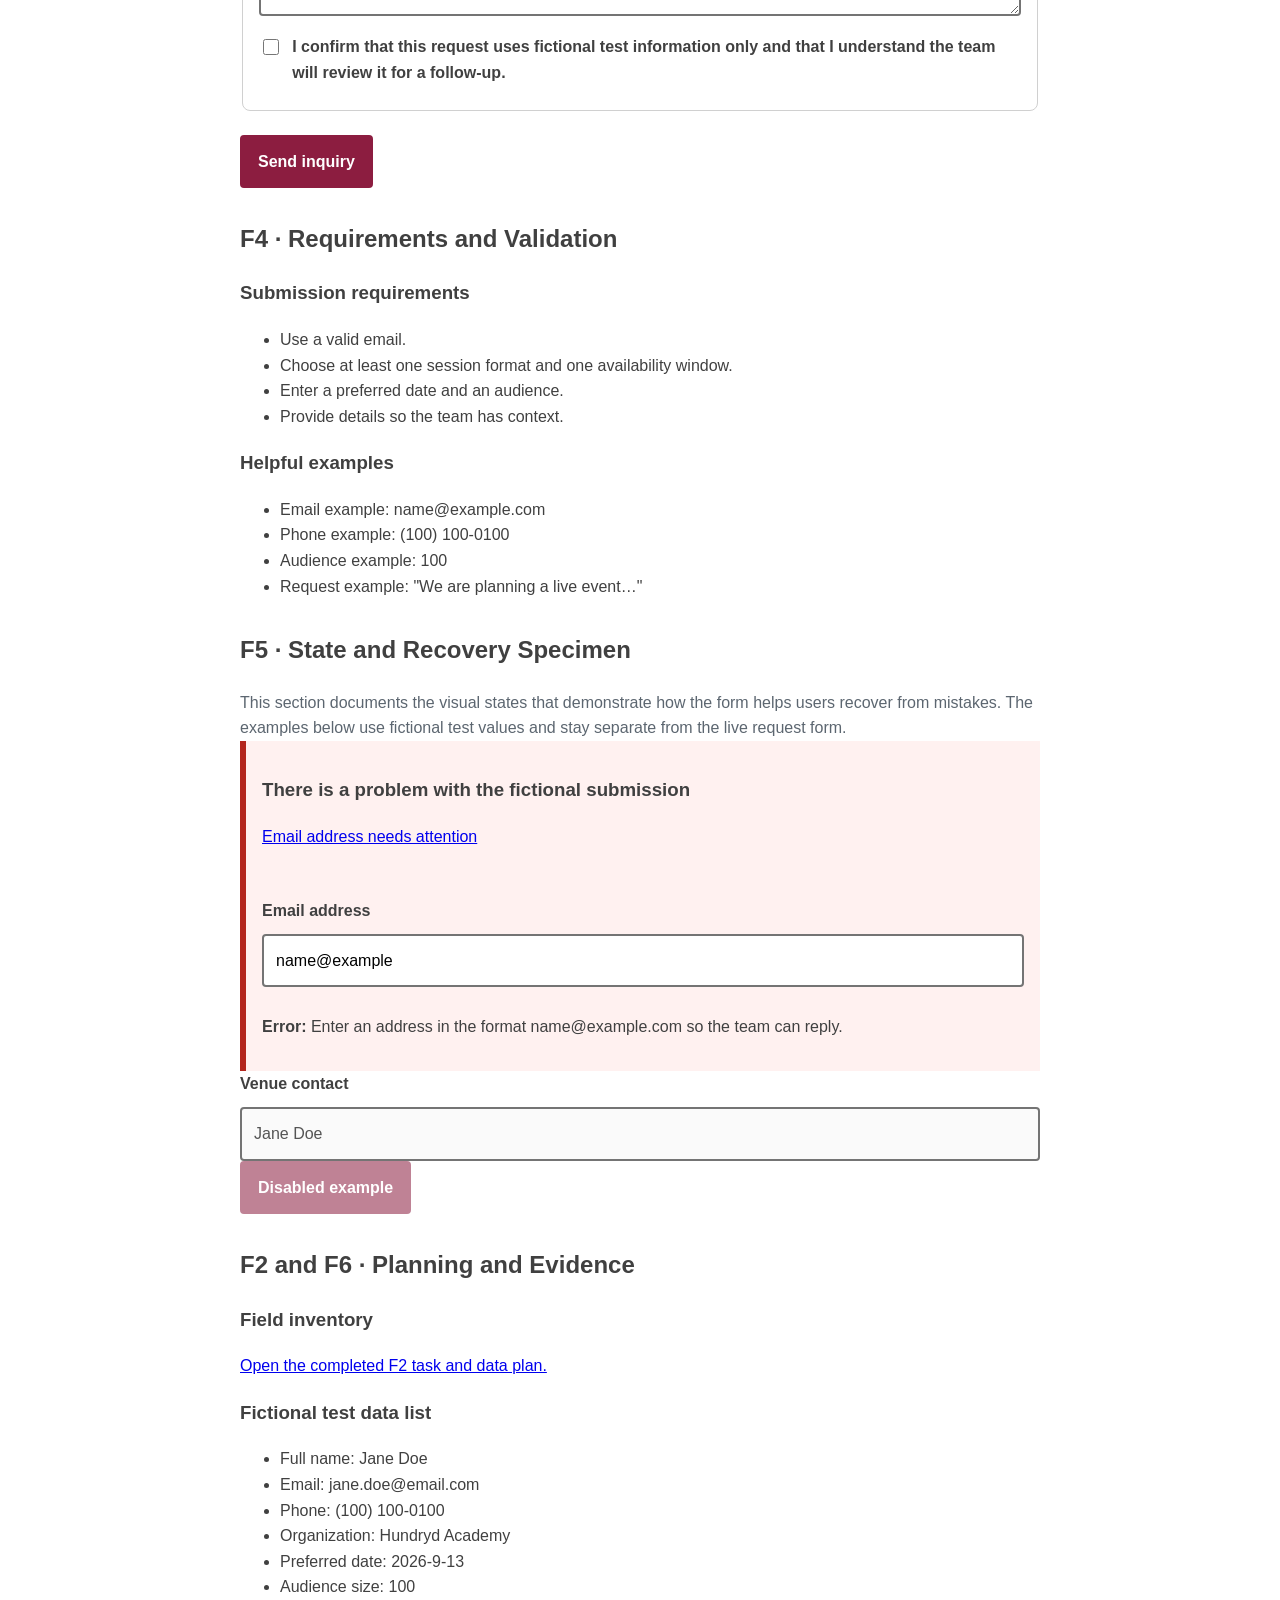
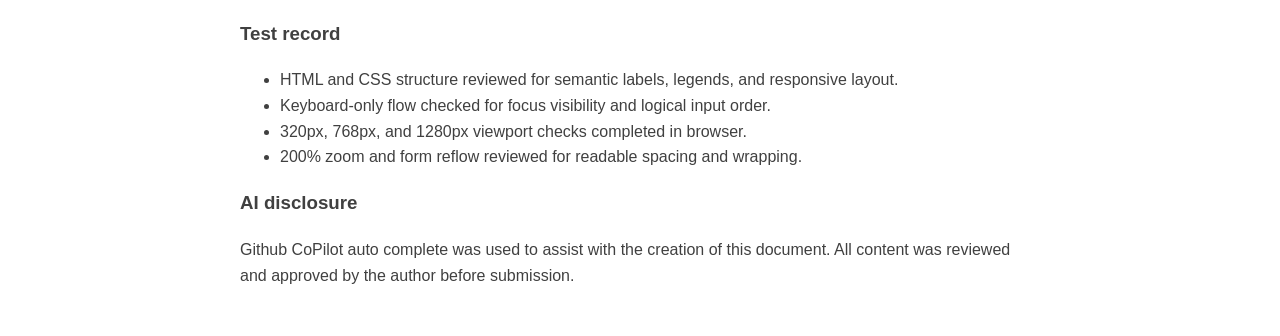
==== commit 29b0f00f: "formatted html and updated documentation/state recovery" ====
--- a/index.html
+++ b/index.html
@@ -1,155 +1,163 @@
 <!doctype html>
 <html lang="en">
 
-<head>
-    <meta charset="utf-8">
-    <meta name="viewport" content="width=device-width,initial-scale=1">
-    <title>Hundryd Live Booking Inquiry</title>
-    <link rel="stylesheet" href="styles.css">
-</head>
-
-<body>
-    <header class="page-header">
-        <div class="page-header-inner">
-            <div class="brand-block">
-                <img class="brand-logo" src="Hundryd Logo Rounded Edge.png" alt="Hundryd logo">
-                <p class="eyebrow">Music booking inquiry</p>
+    <head>
+        <meta charset="utf-8">
+        <meta name="viewport" content="width=device-width,initial-scale=1">
+        <title>Hundryd Live Booking Inquiry</title>
+        <link rel="stylesheet" href="styles.css">
+    </head>
+
+    <body>
+        <header class="page-header">
+            <div class="page-header-inner">
+                <div class="brand-block">
+                    <img class="brand-logo" src="Hundryd Logo Rounded Edge.png" alt="Hundryd logo">
+                    <p class="eyebrow">Music booking inquiry</p>
+                </div>
             </div>
-        </div>
-        <h1>Hundryd Live Booking Inquiry</h1>
-        <p class="lede">This form is for venue managers, promoters, and collaborators to submit booking inquiries.</p>
-    </header>
-
-    <main>
-        <section id="expectations">
-            <h2>F1 · Purpose and Expectations</h2>
-            <div class="expectations-grid">
-                <div>
-                    <h3>What this form is for</h3>
-                    <p>Use this form to request a Hundryd live performance booking.</p>
-                </div>
-                <div>
-                    <h3>Audience</h3>
-                    <p>Venue managers, promoters, and collaborators.</p>
-                </div>
-                <div>
-                    <h3>What happens after submission</h3>
-                    <p>The request will be reviewed by our team within 1-2 business days.</p>
-                </div>
-                <div>
-                    <h3>Time expectations</h3>
-                    <p>It should take about 2-3 minutes to complete this form.</p>
-                </div>
-            </div>
-            <ul class="expectations-list">
-                <li><strong>Required fields:</strong> All fields are required unless otherwise noted.</li>
-                <li><strong>Privacy:</strong> Prototype does not collect or store any personal information.</li>
-            </ul>
-        </section>
-
-        <form action="" method="get">
-            <fieldset>
-                <legend>F3 · Contact information</legend>
-                <p class="help">Tell us who is making the request and how our team can reach them.</p>
-
-                <div class="paired-fields">
+            <h1>Hundryd Live Booking Inquiry</h1>
+            <p class="lede">This form is for venue managers, promoters, and collaborators to submit booking inquiries.</p>
+        </header>
+
+        <main>
+            <section id="expectations">
+                <h2>F1 · Purpose and Expectations</h2>
+                <div class="expectations-grid">
+                    <div>
+                        <h3>What this form is for</h3>
+                        <p>Use this form to request a Hundryd live performance booking.</p>
+                    </div>
+                    <div>
+                        <h3>Audience</h3>
+                        <p>Venue managers, promoters, and collaborators.</p>
+                    </div>
+                    <div>
+                        <h3>What happens after submission</h3>
+                        <p>The request will be reviewed by our team within 1-2 business days.</p>
+                    </div>
+                    <div>
+                        <h3>Time expectations</h3>
+                        <p>It should take about 2-3 minutes to complete this form.</p>
+                    </div>
+                </div>
+                <ul class="expectations-list">
+                    <li><strong>Required fields:</strong> All fields are required unless otherwise noted.</li>
+                    <li><strong>Privacy:</strong> Prototype does not collect or store any personal information.</li>
+                </ul>
+            </section>
+
+            <form action="" method="get">
+                <fieldset>
+                    <legend>F3 · Contact information</legend>
+                    <p class="help">Tell us who is making the request and how our team can reach them.</p>
+
+                    <div class="paired-fields">
+                        <div class="field">
+                            <label for="full-name">Full name (required)</label>
+                            <input id="full-name" name="full-name" type="text" autocomplete="name" required>
+                        </div>
+
+                        <div class="field">
+                            <label for="organization">Organization name (optional)</label>
+                            <input id="organization" name="organization" type="text" autocomplete="organization">
+                        </div>
+                    </div>
+
+                    <div class="paired-fields">
+                        <div class="field">
+                            <label for="email">Email address (required)</label>
+                            <input id="email" name="email" type="email" autocomplete="email" required>
+                        </div>
+
+                        <div class="field">
+                            <label for="phone">Phone number (optional)</label>
+                            <input id="phone" name="phone" type="tel" autocomplete="tel">
+                        </div>
+                    </div>
+                </fieldset>
+
+                <fieldset>
+                    <legend>F3 · Request choices</legend>
+                    <p class="help">Choose the form that best fits your needs and provide enough detail for a reply.</p>
+
+                    <div class="paired-fields">
+                        <div class="field">
+                            <label for="event-type">Event type (required)</label>
+                            <select id="event-type" name="event-type" required>
+                                <option value="">Select one</option>
+                                <option value="live-session">Live session</option>
+                                <option value="collaboration">Collaboration</option>
+                                <option value="interview">Interview</option>
+                        </div>
+
+                        <div class="field">
+                            <label for="preferred-date">Preferred date (required)</label>
+                            <input id="preferred-date" name="preferred-date" type="date" required>
+                        </div>
+                    </div>
+
+                    <div class="paired-fields">
+                        <div class="field">
+                            <label for="audience-size">Audience size (optional)</label>
+                            <input id="audience-size" name="audience-size" type="number" min="1">
+                        </div>
+
+                        <div class="field">
+                            <label for="budget-range">Budget range</label>
+                            <select id="budget-range" name="budget-range">
+                                <option value="">Select one</option>
+                                <option value="500-1000">$500 - $1,000</option>
+                                <option value="1000-5000">$1,000 - $5,000</option>
+                                <option value="over-5000">$5,000+</option>
+                            </select>
+                        </div>
+                    </div>
+
+                    <div class="field" role="group" aria-labelledby="session-format-label">
+                        <p class="group-label" id="session-format-label">Session format (required)</p>
+                        <div class="choice-group">
+                            <label class="choice"><input type="checkbox" name="session-format" value="virtual">Virtual
+                                livestream</label>
+                            <label class="choice"><input type="checkbox" name="session-format" value="in-person">In-person
+                                performance</label>
+                            <label class="choice"><input type="checkbox" name="session-format" value="interview">Short
+                                interview segment</label>
+                        </div>
+                    </div>
+
+                    <div class="field" role="group" aria-labelledby="availability-window-label">
+                        <p class="group-label" id="availability-window-label">Availability window (required)</p>
+                        <div class="choice-group">
+                            <label class="choice"><input type="radio" name="availability-window" value="weekday-evening"
+                                    required>Weekday evening</label>
+                            <label class="choice"><input type="radio" name="availability-window" value="weekend-afternoon"
+                                    required>Weekend afternoon</label>
+                            <label class="choice"><input type="radio" name="availability-window" value="weekend-evening"
+                                    required>Weekend evening</label>
+                        </div>
+                    </div>
+
                     <div class="field">
-                        <label for="full-name">Full name (required)</label>
-                        <input id="full-name" name="full-name" type="text" autocomplete="name" required>
+                        <label for="details">Request details (required)</label>
+                        <p class="help" id="details-help">Share the event goals, timing, audience, and any technical needs.
+                        </p>
+                        <textarea id="details" name="details" aria-describedby="details-help" required></textarea>
                     </div>
 
                     <div class="field">
-                        <label for="organization">Organization name (optional)</label>
-                        <input id="organization" name="organization" type="text" autocomplete="organization">
-                    </div>
-                </div>
-
-                <div class="paired-fields">
-                    <div class="field">
-                        <label for="email">Email address (required)</label>
-                        <input id="email" name="email" type="email" autocomplete="email" required>
-                    </div>
-
-                    <div class="field">
-                        <label for="phone">Phone number (optional)</label>
-                        <input id="phone" name="phone" type="tel" autocomplete="tel">
-                    </div>
-                </div>
-            </fieldset>
-            
-            <fieldset>
-                <legend>F3 · Request choices</legend>
-                <p class="help">Choose the form that best fits your needs and provide enough detail for a reply.</p>
-
-                <div class="paired-fields">
-                    <div class="field">
-                        <label for="event-type">Event type (required)</label>
-                        <select id="event-type" name="event-type" required>
-                            <option value="">Select one</option>
-                            <option value="live-session">Live session</option>
-                            <option value="collaboration">Collaboration</option>
-                            <option value="interview">Interview</option>
-                    </div>
-
-                    <div class="field">
-                        <label for="preferred-date">Preferred date (required)</label>
-                        <input id="preferred-date" name="preferred-date" type="date" required>
-                    </div>
-                </div>
-
-                <div class="paired-fields">
-                    <div class="field">
-                        <label for="audience-size">Audience size (optional)</label>
-                        <input id="audience-size" name="audience-size" type="number" min="1">
-                    </div>
-
-                    <div class="field">
-                        <label for="budget-range">Budget range</label>
-                        <select id="budget-range" name="budget-range">
-                            <option value="">Select one</option>
-                            <option value="500-1000">$500 - $1,000</option>
-                            <option value="1000-5000">$1,000 - $5,000</option>
-                            <option value="over-5000">$5,000+</option>
-                        </select>
-                    </div>
-                </div>
-
-                <div class="field" role="group" aria-labelledby="session-format-label">
-                    <p class="group-label" id="session-format-label">Session format (required)</p>
-                    <div class="choice-group">
-                        <label class="choice"><input type="checkbox" name="session-format" value="virtual">Virtual livestream</label>
-                        <label class="choice"><input type="checkbox" name="session-format" value="in-person">In-person performance</label>
-                        <label class="choice"><input type="checkbox" name="session-format" value="interview">Short interview segment</label>
-                    </div>
-                </div>
-
-                <div class="field" role="group" aria-labelledby="availability-window-label">
-                    <p class="group-label" id="availability-window-label">Availability window (required)</p>
-                    <div class="choice-group">
-                        <label class="choice"><input type="radio" name="availability-window" value="weekday-evening" required>Weekday evening</label>
-                        <label class="choice"><input type="radio" name="availability-window" value="weekend-afternoon" required>Weekend afternoon</label>
-                        <label class="choice"><input type="radio" name="availability-window" value="weekend-evening" required>Weekend evening</label>
-                    </div>
-                </div>
-
-                <div class="field">
-                    <label for="details">Request details (required)</label>
-                    <p class="help" id="details-help">Share the event goals, timing, audience, and any technical needs.</p>
-                    <textarea id="details" name="details" aria-describedby="details-help" required></textarea>
-                </div>
-
-                <div class="field">
-                    <label class="choice checkbox-choice" for="consent">
-                        <input id="consent" name="consent" type="checkbox" required>
-                        I confirm that this request uses fictional test information only and that I understand the team will review it for a follow-up.
-                    </label>
-                </div>
-            </fieldset>
-
-            <button type="submit">Send inquiry</button>
-        </form>
-
-        <section id="requirements">
+                        <label class="choice checkbox-choice" for="consent">
+                            <input id="consent" name="consent" type="checkbox" required>
+                            I confirm that this request uses fictional test information only and that I understand the team
+                            will review it for a follow-up.
+                        </label>
+                    </div>
+                </fieldset>
+
+                <button type="submit">Send inquiry</button>
+            </form>
+
+            <section id="requirements">
                 <h2>F4 · Requirements and Validation</h2>
                 <div class="requirements-grid">
                     <div>
@@ -173,41 +181,71 @@
                 </div>
             </section>
 
-
-                <label class="choice">
-                    <input type="radio" name="request_type" value="option-a"> Replace with option A</label>
-                <label class="choice"><input type="radio" name="request_type" value="option-b"> Replace with option
-                    B</label>
-            </fieldset>
-            <div class="field">
-                <label for="details">Request details</label>
-                <p class="help" id="details-help">Explain the expected content and any limit before entry.</p>
-                <textarea id="details" name="details" aria-describedby="details-help"></textarea>
-            </div>
-            <button type="submit">Replace with a specific action</button>
-        </form>
-        <section id="states">
-            <h2>F5 · State and Recovery Specimen</h2>
-            <p>Document default, focus, required, valid, invalid, disabled, and a static server-returned error. Keep
-                this section separate from the primary blank form when necessary to avoid misleading users.</p>
-            <div class="error-summary">
-                <h3>There is a problem with the fictional submission</h3>
-                <p><a href="#error-example">Email address needs attention</a></p>
-            </div>
-            <div class="field field-error">
-                <label for="error-example">Email address</label>
-                <input id="error-example" type="email" value="alex.example" aria-invalid="true"
-                    aria-describedby="error-message">
-                <p id="error-message"><strong>Error:</strong> Enter an address in the format name@example.com.</p>
-            </div>
-            <button type="button" disabled>Disabled example</button>
-        </section>
-        <section id="documentation">
-            <h2>F2 and F6 · Planning and Evidence</h2>
-            <p>Link your field inventory, state matrix, fictional test-data list, completed test record, and AI
-                disclosure.</p>
-        </section>
-    </main>
-</body>
-
+            <section id="states">
+                <h2>F5 · State and Recovery Specimen</h2>
+                <p class="help">This section documents the visual states that demonstrate how the form helps users recover
+                    from mistakes. The examples below use fictional test values and stay separate from the live request
+                    form.</p>
+
+                <div class="error-summary">
+                    <h3>There is a problem with the fictional submission</h3>
+                    <p><a href="#error-example">Email address needs attention</a></p>
+                </div>
+
+                <div class="field field-error">
+                    <label for="error-example">Email address</label>
+                    <input id="error-example" type="email" value="name@example" aria-describedby="error-message" required>
+                    <p id="error-message"><strong>Error:</strong> Enter an address in the format name@example.com so the
+                        team can reply.</p>
+                </div>
+
+                <div class="state-row">
+                    <div class="field field-disabled">
+                        <label for="disabled-example">Venue contact</label>
+                        <input id="disabled-example" type="text" value="Jane Doe" disabled>
+                    </div>
+
+                    <button type="button" class="secondary-button" disabled>Disabled example</button>
+                </div>
+            </section>
+
+            <section id="documentation">
+                <h2>F2 and F6 · Planning and Evidence</h2>
+                <div class="evidence-grid">
+                    <article class="evidence-card">
+                        <h3>Field inventory</h3>
+                        <p><a href="field-inventory-template.html">Open the completed F2 task and data plan.</a></p>
+                    </article>
+
+                    <article class="evidence-card">
+                        <h3>Fictional test data list</h3>
+                        <ul>
+                            <li>Full name: Jane Doe</li>
+                            <li>Email: jane.doe@email.com</li>
+                            <li>Phone: (100) 100-0100</li>
+                            <li>Organization: Hundryd Academy</li>
+                            <li>Preferred date: 2026-9-13</li>
+                            <li>Audience size: 100</li>
+                        </ul>
+                    </article>
+
+                    <article class="evidence-card">
+                        <h3>Test record</h3>
+                        <ul>
+                            <li>HTML and CSS structure reviewed for semantic labels, legends, and responsive layout.</li>
+                            <li>Keyboard-only flow checked for focus visibility and logical input order.</li>
+                            <li>320px, 768px, and 1280px viewport checks completed in browser.</li>
+                            <li>200% zoom and form reflow reviewed for readable spacing and wrapping.</li>
+                        </ul>
+                    </article>
+
+                    <article class="evidence-card">
+                        <h3>AI disclosure</h3>
+                        <p>Github CoPilot auto complete was used to assist with the creation of this document. 
+                            All content was reviewed and approved by the author before submission.</p>
+                    </article>
+                </div>
+            </section>
+        </main>
+    </body>
 </html>
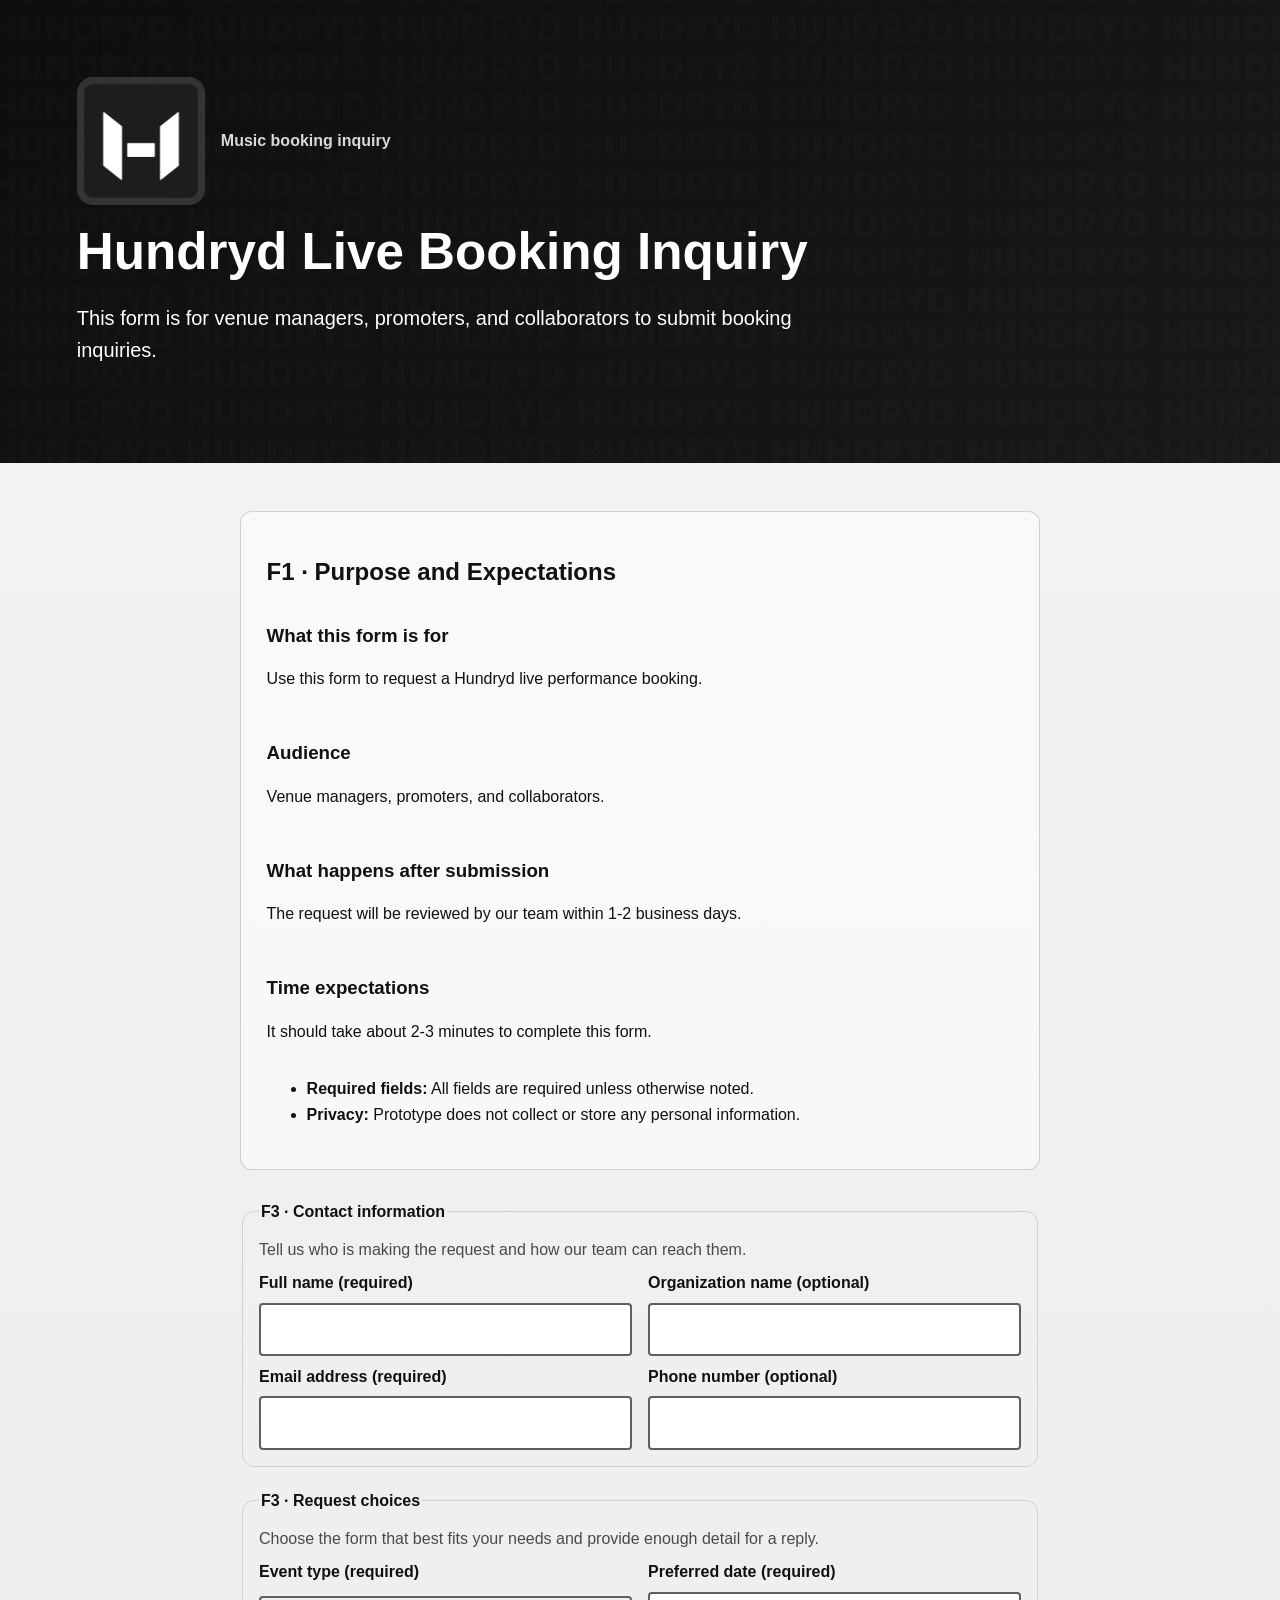
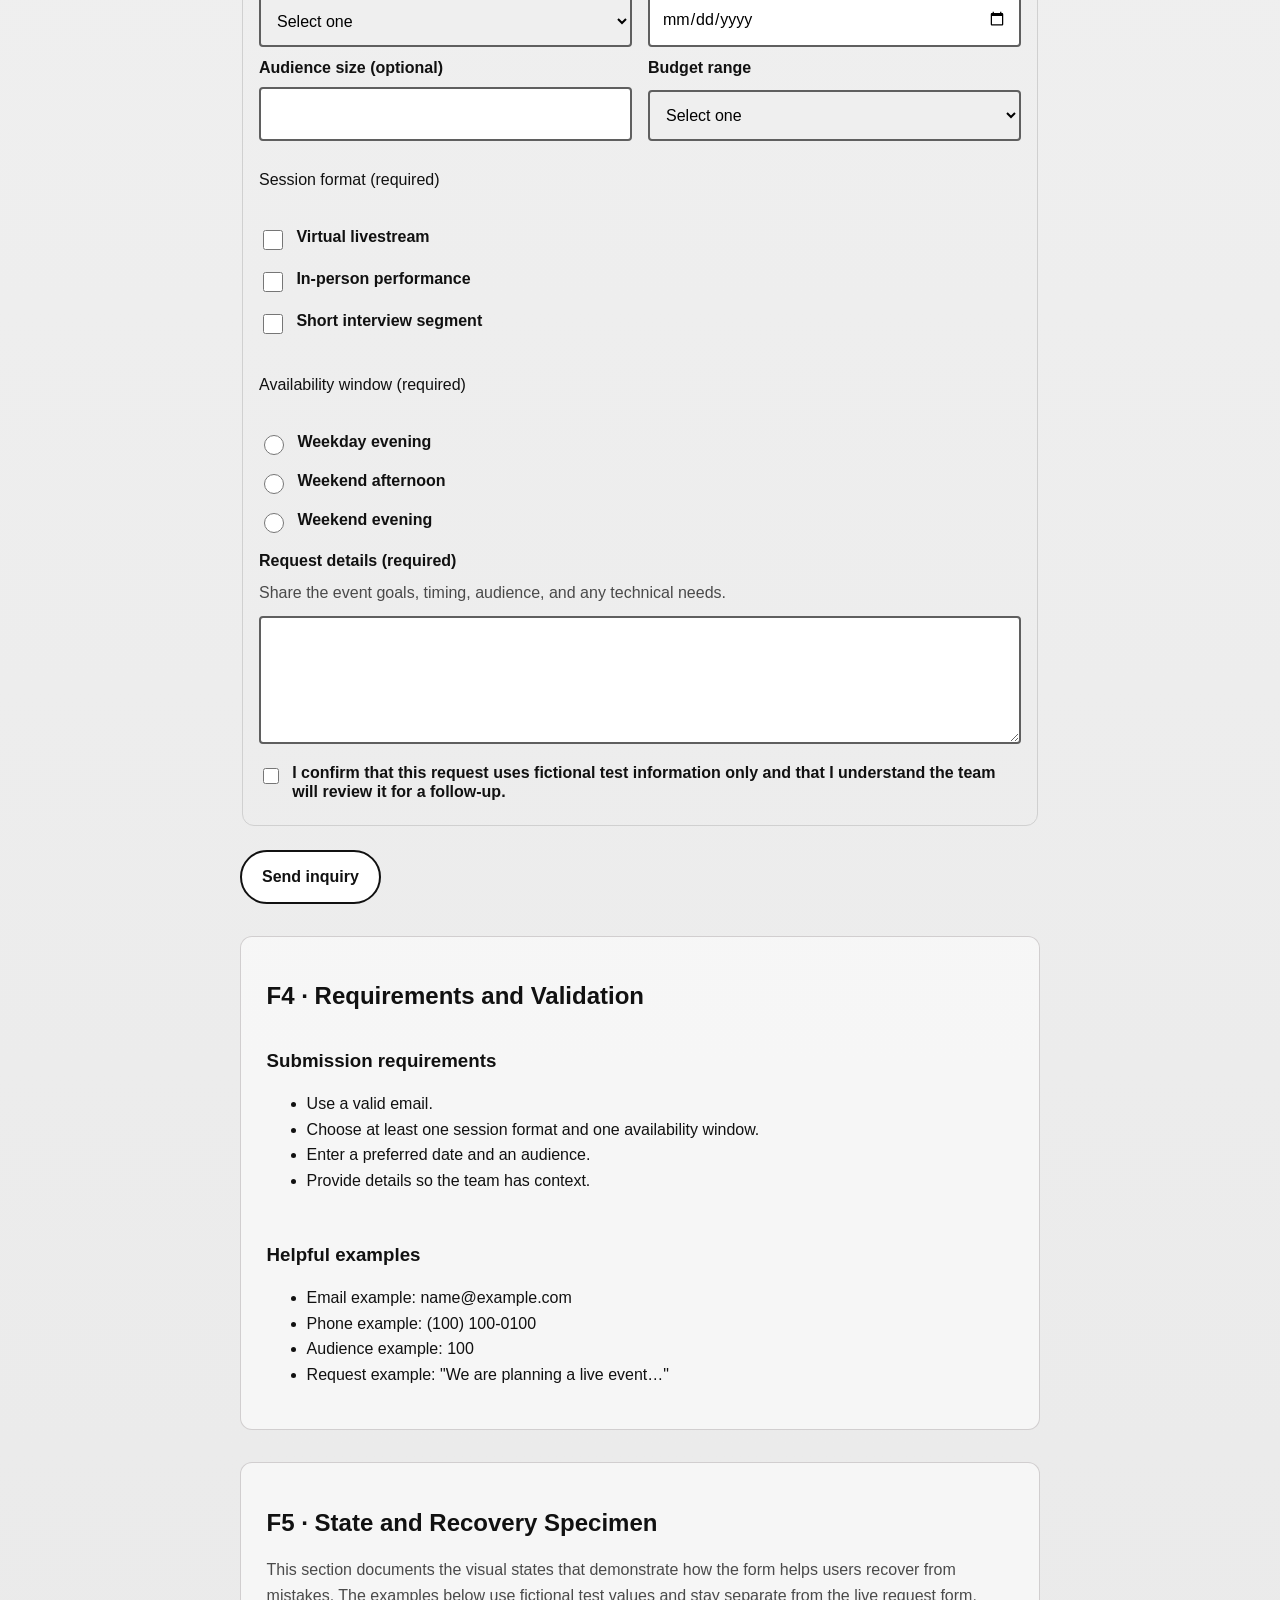
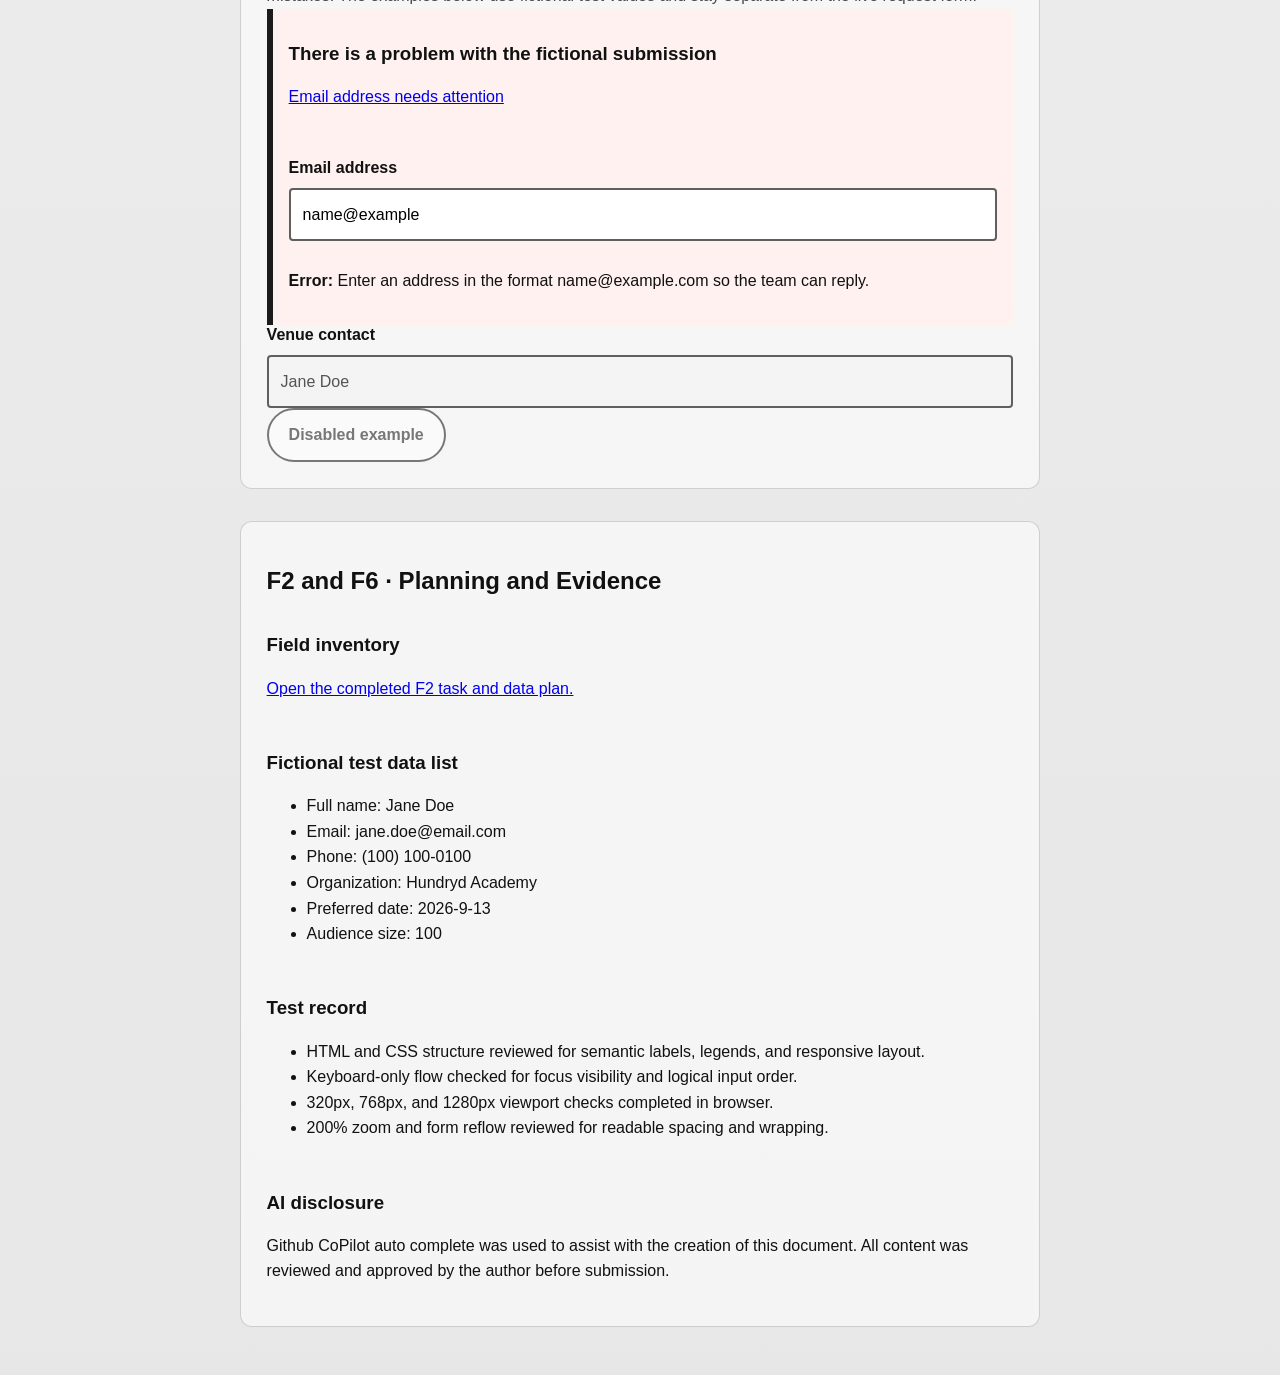
==== commit 163c6586: "woops, missed the closing for select" ====
--- a/index.html
+++ b/index.html
@@ -89,6 +89,7 @@
                                 <option value="live-session">Live session</option>
                                 <option value="collaboration">Collaboration</option>
                                 <option value="interview">Interview</option>
+                            </select>
                         </div>
 
                         <div class="field">
--- a/styles.css
+++ b/styles.css
@@ -1,118 +1,218 @@
-:root{
-    --color-text:#404040;
-    --color-surface:#fff;
-    --color-action:#8c1d40;
-    --color-accent:#ffc627;
-    --color-border:#747474;
-    --color-error:#b3261e;
-    --color-muted:#5c6670;
-    --space-3:1rem;
-    --radius:.5rem;
-    --measure:68ch;
-}
-*,*::before,*::after{
-    box-sizing:border-box;
-}
-body{
+:root {
+    --color-bg: #111111;
+    --color-surface: #f4f4f4;
+    --color-surface-strong: #e6e6e6;
+    --color-text: #111111;
+    --color-muted: #4a4a4a;
+    --color-brand: #111111;
+    --color-brand-strong: #000000;
+    --color-accent: #d9d9d9;
+    --color-border: #5f5f5f;
+    --color-error: #1b1b1b;
+    --color-error-bg: #f0f0f0;
+    --color-error-border: #333333;
+    --radius: .75rem;
+    --space-3: 1rem;
+    --space-4: 1.5rem;
+    --measure: 68ch;
+}
+
+*,
+*::before,
+*::after {
+    box-sizing: border-box;
+}
+
+body {
+    margin: 0;
+    color: var(--color-text);
+    background:linear-gradient(180deg, #f3f3f3 0%, #e7e7e7 100%);
+    font-family: Arial, sans-serif;
+    line-height: 1.6;
+}
+
+img {
+    max-width: 100%;
+    display: block;
+}
+
+.page-header {
+    padding: clamp(2rem, 6vw, 5rem);
+    background-image:linear-gradient(135deg, rgba(17,17,17,0.78), rgba(33,33,33,0.74)), url("Hundryd Background no Picture.jpg");
+    background-position:center;
+    background-size:cover;
+    color: #fff;
+}
+
+.page-header-inner {
+    max-width: 62rem;
+    margin: 0;
+}
+
+.brand-block {
+    display:flex;
+    align-items:center;
+    justify-content:flex-start;
+    gap:1rem;
+    margin-bottom:1rem;
+    flex-wrap:wrap;
+}
+
+.brand-logo {
+    width:8rem;
+    height:auto;
+    border-radius:1rem;
+    background:rgba(255,255,255,0.15);
+    padding:.45rem;
+    filter:grayscale(1);
+}
+
+.eyebrow {
+    color: var(--color-accent);
+    font-weight: 700;
+}
+
+h1, h2, h3, legend, label {
+    line-height:1.2;
+}
+
+h1 {
     margin:0;
-    color:var(--color-text);
-    background:var(--color-surface);
-    font-family:Arial,sans-serif;
-    line-height:1.6;
-}
-.page-header{
-    padding:clamp(2rem,6vw,5rem);
-    background:var(--color-action);
-    color:#fff;
-}
-.eyebrow{
-    color:var(--color-accent);
-    font-weight:700;
-}
-.lede{
-    max-width:var(--measure);
-    font-size:1.25rem;
-}
-main{
-    max-width:52rem;
-    margin:auto;
-    padding:var(--space-3);
-}
-section,form{
-    margin-block:2rem;
-}
-form,fieldset,.field{
+    font-size:clamp(2.2rem, 4vw, 4rem);
+}
+
+.lede {
+    max-width: var(--measure);
+    font-size: 1.25rem;
+}
+
+main {
+    max-width: 52rem;
+    margin: auto;
+    padding: var(--space-3);
+}
+
+section,
+form {
+    margin-block: 2rem;
+}
+
+section {
+    background:rgba(255,255,255,0.55);
+    border:1px solid rgba(124,112,116,0.3);
+    border-radius:var(--radius);
+    padding:clamp(1.1rem, 2vw, 1.8rem);
+}
+
+.expectations-grid,
+.requirements-grid,
+.evidence-grid {
     display:grid;
-    gap:.65rem;
-}
-form{
-    gap:1.5rem;
-}
-fieldset{
-    padding:1rem;
-    border:1px solid #d0d0d0;
-    border-radius:var(--radius);
-}
-legend,label{
-    font-weight:700;
-}
-.help{
-    margin:0;
-    color:var(--color-muted);
-}
-input,select,textarea,button{
-    font:inherit;
-}
-input:not([type="radio"]):not([type="checkbox"]),select,textarea{
-    width:100%;
-    padding:.75rem;
-    border:2px solid var(--color-border);
-    border-radius:.25rem;
-}
-textarea{
-    min-height:8rem;
-    resize:vertical;
-}
-.choice{
-    display:flex;
-    gap:.65rem;
-    align-items:flex-start;
-    padding:.5rem 0;
-}
-.choice input{
-    inline-size:1.25rem;
-    block-size:1.25rem;
-}
-button{
-    justify-self:start;
-    min-height:44px;
-    padding:.75rem 1rem;
-    background:var(--color-action);
-    color:#fff;
-    border:2px solid var(--color-action);
-    border-radius:.25rem;
-    font-weight:700;
-}
-:focus-visible{
-    outline:.2rem solid var(--color-accent);
-    outline-offset:.2rem;
-}
-.error-summary,.field-error{
-    padding:1rem;
-    border-left:.4rem solid var(--color-error);
-    background:#fff1f0;
-}
-.field-error input{
-    border-color:var(--color-error);
-}
-button:disabled{
-    opacity:.55;
-    cursor:not-allowed;
-}
-@media (min-width:48rem){
-    .paired-fields{
-        display:grid;
-        grid-template-columns:1fr 1fr;
-        gap:1rem;
+    gap:1rem;
+}
+
+form,
+fieldset,
+.field {
+    display: grid;
+    gap: .65rem;
+}
+
+form {
+    gap: 1.5rem;
+}
+
+fieldset {
+    padding: 1rem;
+    border: 1px solid #d0d0d0;
+    border-radius: var(--radius);
+}
+
+legend,
+label {
+    font-weight: 700;
+}
+
+.help {
+    margin: 0;
+    color: var(--color-muted);
+}
+
+input,
+select,
+textarea,
+button {
+    font: inherit;
+}
+
+input:not([type="radio"]):not([type="checkbox"]),
+select,
+textarea {
+    width: 100%;
+    padding: .75rem;
+    border: 2px solid var(--color-border);
+    border-radius: .25rem;
+}
+
+textarea {
+    min-height: 8rem;
+    resize: vertical;
+}
+
+.choice {
+    display: flex;
+    gap: .65rem;
+    align-items: flex-start;
+    padding: .5rem 0;
+}
+
+.choice input {
+    inline-size: 1.25rem;
+    block-size: 1.25rem;
+}
+
+button {
+    justify-self: start;
+    min-height: 44px;
+    padding: .75rem 1.25rem;
+    background: #fff;
+    color: var(--color-text);
+    border: 2px solid var(--color-text);
+    border-radius: 999px;
+    font-weight: 700;
+    transition: background-color .2s ease, color .2s ease, border-color .2s ease, transform .2s ease;
+}
+
+button:hover {
+    background: var(--color-text);
+    color: #fff;
+}
+
+:focus-visible {
+    outline: .2rem solid var(--color-accent);
+    outline-offset: .2rem;
+}
+
+.error-summary,
+.field-error {
+    padding: 1rem;
+    border-left: .4rem solid var(--color-error);
+    background: #fff1f0;
+}
+
+.field-error input {
+    border-color: var(--color-error);
+}
+
+button:disabled {
+    opacity: .55;
+    cursor: not-allowed;
+}
+
+@media (min-width:48rem) {
+    .paired-fields {
+        display: grid;
+        grid-template-columns: 1fr 1fr;
+        gap: 1rem;
     }
-}
+}
